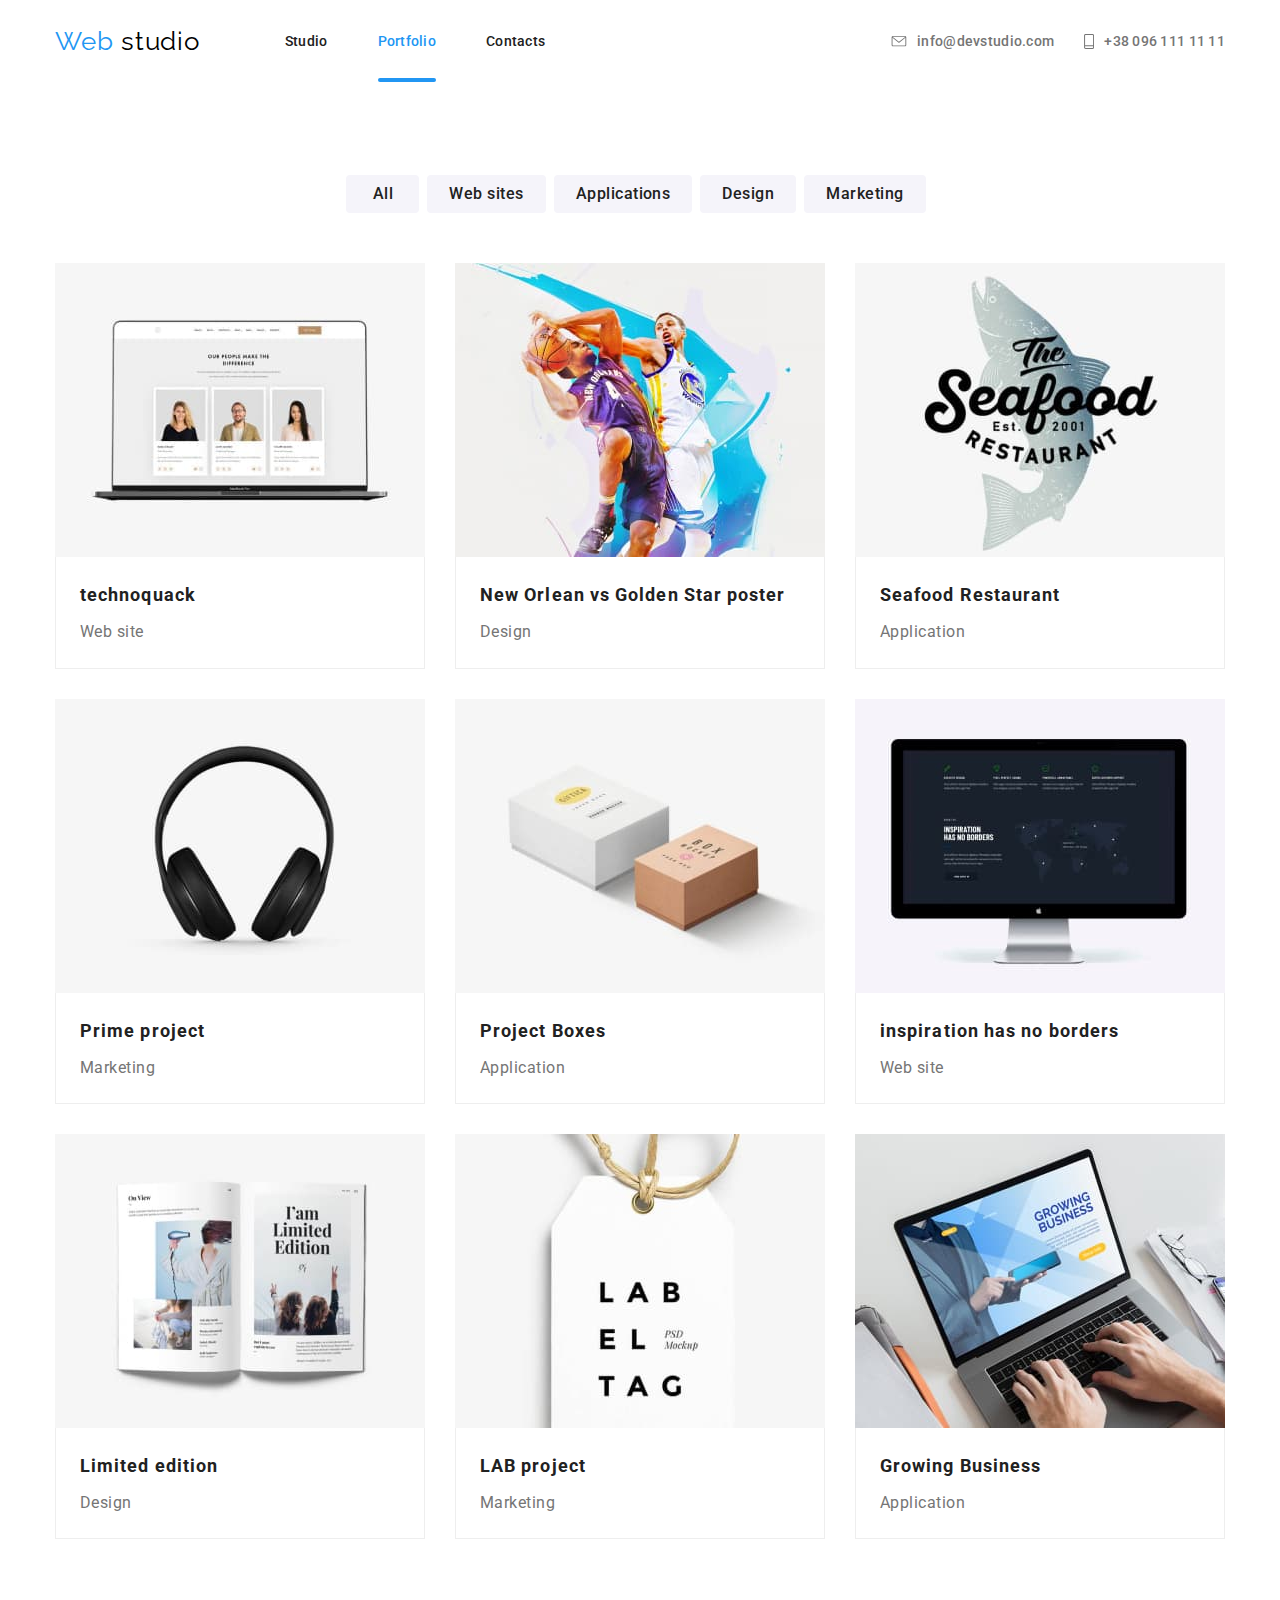
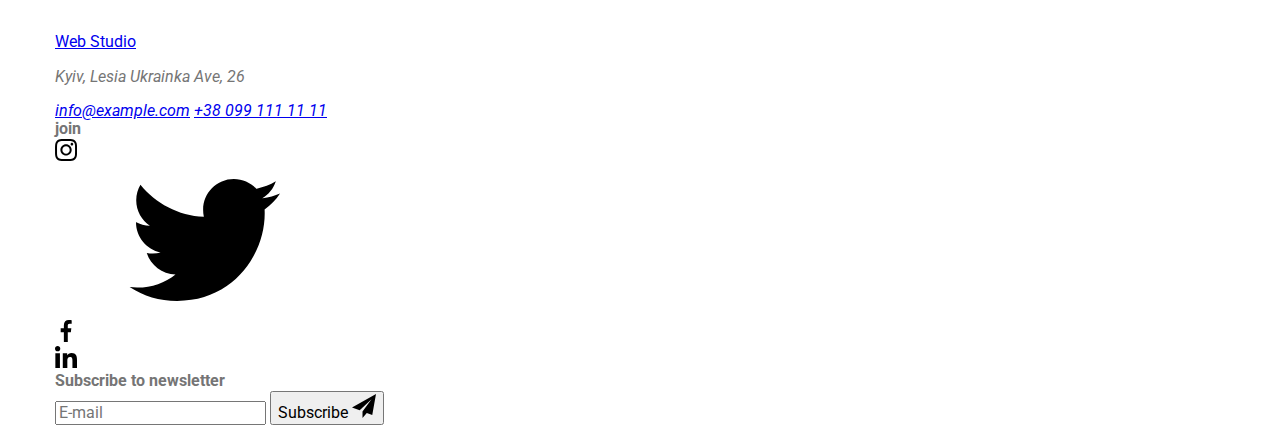
==== Portfolio.html @ 63afaed3 "Androsenko Artem" ====
<!DOCTYPE html>
<html lang="en">
    <head>
        <meta charset="UTF-8">
        <meta http-equiv="X-UA-Compatible" content="IE=edge">
        <meta name="viewport" content="width=device-width, initial-scale=1.0">
        <title>Web studio</title>
        <link href="https://fonts.googleapis.com/css2?family=Raleway:wght@700&family=Roboto:wght@400;500;700;900&display=swap" rel="stylesheet">
        <link
          rel="stylesheet"
          href="https://cdnjs.cloudflare.com/ajax/libs/modern-normalize/0.6.0/modern-normalize.min.css">
    </head>
<body>
    <link rel="stylesheet" href="./css/main.css">
    <header class="background-header">
        <div class="container header-container">
            <div class="logo-focus">
                <a class="header__logo" href="/"> 
                    <span class="header__logotipe">Web</span> studio</a> 
                </div>
                <nav>
                    <ul class="site-nav">
                        <li >
                            <a href="./index.html" class="link link__padding" >Studio</a>
                        </li>
                        <li class="site-nav__line">
                            <a href="" class="link current link__padding" >Portfolio</a>
                            <div class="current-line-porfolio"></div>
                        </li>
                        <li >
                            <a href="#contacts" class="link link__padding" >Contacts</a>
                        </li>
                    </ul>
                </nav>
                <ul class="mail-list">
                    <li class="items">
                    </li>
                    <li class="item ">
                        <a class="mail-hover" href="mailto:info@devstudio.com">
                                <svg class="mail" width="16px" height="11px">
                                <use href="./images/sprite.svg#icon-mail"></use>
                                </svg>   
                        info@devstudio.com</a>
                    </li>
                    <li class="items tel-icon">
                    </li>
                    <li class="item "><a class="tel-hover" href="tel:+380961111111">
                        <svg class="telephone" width="10" height="15">
                            <use href="./images/sprite.svg#icon-telephone"></use>
                        </svg>
                        +38 096 111 11 11</a>
                    </li>
                </ul>
        </div>
         </header>

            <main>
                <div class="container">
                        <section class="background-color">
                                <h1 class="hide-title" >Title filter</h1>
                                    <ul class="filter">
                                        <li> <button class="filter__button" type="button">All</button></li>
                                        <li> <button class="filter__button" type="button">Web sites</button></li>
                                        <li> <button class="filter__button" type="button">Applications</button></li>
                                        <li> <button class="filter__button" type="button">Design</button></li>
                                        <li> <button class="filter__button marketing" type="button">Marketing</button></li>
                                    </ul>
                        </section>
                </div>
                    <section>
                        <div class="container filter-padding">
                            <h2 class="hide-title">catalog</h2>
                            <ul class="catalog">
                                    <li class="market-list"><a class="market__photo" href="">
                                        <div class="market__tehnoqack">
                                            <img src="./images.portfolio/img(1).jpg" width="370px" height="294px" alt="computer-1">
                                            <p class="market__info">Technocracker is a modern platform for the spread of coronavirus. Companies use this platform for digital espionage and attacks on competitors' secure servers.</p>
                                        </div>
                                            <div class="market__item">
                                                <h3 class="market__title">technoquack</h3>
                                                <p class="market__subtitle">Web site</p>
                                               
                                            </div>
                                        </a>
                                     </li>      
                                <li class="market-list"><a class="market__photo" href="">
                                    <div class="market__tehnoqack">
                                        <img src="./images.portfolio/img(2).jpg" width="370px" height="294px" alt="basketball">
                                        <p class="market__info">Technocracker is a modern platform for the spread of coronavirus. Companies use this platform for digital espionage and attacks on competitors' secure servers.</p>
                                    </div>
                                   <div class="market__item">
                                    <h3 class="market__title">New Orlean vs Golden Star poster</h3>
                                    <p class="market__subtitle">Design</p>
                                    
                                    </div>
                                    </a>
                                 </li>
                                <li class="market-list"><a class="market__photo" href="">
                                    <div class="market__tehnoqack">
                                        <img src="./images.portfolio/img(3).jpg" width="370px" height="294px" alt="fish">
                                        <p class="market__info">Technocracker is a modern platform for the spread of coronavirus. Companies use this platform for digital espionage and attacks on competitors' secure servers.</p>
                                    </div>
                                   <div class="market__item">
                                    <h3 class="market__title">Seafood Restaurant</h3>
                                    <p class="market__subtitle">Application</p>
                                    
                                    </div>
                                    </a>
                                 </li>
                                <li class="market-list"><a class="market__photo" href="">
                                    <div class="market__tehnoqack">
                                        <img src="./images.portfolio/img(4).jpg" width="370px" height="294px" alt="headphone">
                                        <p class="market__info">Technocracker is a modern platform for the spread of coronavirus. Companies use this platform for digital espionage and attacks on competitors' secure servers.</p>
                                    </div>
                                    <div class="market__item">
                                    <h3 class="market__title">Prime project</h3>
                                    <p class="market__subtitle">Marketing</p>
                                   
                                    </div>
                                    </a>
                                 </li>
                                <li class="market-list"><a class="market__photo" href="">
                                    <div class="market__tehnoqack">
                                        <img src="./images.portfolio/img(5).jpg" width="370px" height="294px" alt="boxes">
                                        <p class="market__info">Technocracker is a modern platform for the spread of coronavirus. Companies use this platform for digital espionage and attacks on competitors' secure servers.</p>
                                    </div>
                                    <div class="market__item">
                                        <h3 class="market__title">Project Boxes</h3>
                                        <p class="market__subtitle">Application</p>
                                       
                                    </div>
                                    </a>
                                 </li>
                                <li class="market-list"><a class="market__photo" href="">
                                    <div class="market__tehnoqack">
                                        <img src="./images.portfolio/img(6).jpg" width="370px" height="294px" alt="computer-2">
                                        <p class="market__info">Technocracker is a modern platform for the spread of coronavirus. Companies use this platform for digital espionage and attacks on competitors' secure servers.</p>
                                    </div>
                                     <div class="market__item">
                                        <h3 class="market__title">inspiration has no borders</h3>
                                        <p class="market__subtitle">Web site</p>
                                        
                                    </div>
                                    </a>
                                 </li>
                                <li class="market-list"><a class="market__photo" href="">
                                    <div class="market__tehnoqack">
                                        <img src="./images.portfolio/img(7).jpg" width="370px" height="294px" alt="boock">
                                        <p class="market__info">Technocracker is a modern platform for the spread of coronavirus. Companies use this platform for digital espionage and attacks on competitors' secure servers.</p>
                                    </div>
                                    <div class="market__item">
                                        <h3 class="market__title">Limited edition</h3>
                                        <p class="market__subtitle">Design</p>
                                        
                                    </div>
                                    </a>
                                 </li>
                                <li class="market-list"><a class="market__photo" href="">
                                    <div class="market__tehnoqack">
                                        <img src="./images.portfolio/img(8).jpg" width="370px" height="294px" alt="proect">
                                        <p class="market__info">Technocracker is a modern platform for the spread of coronavirus. Companies use this platform for digital espionage and attacks on competitors' secure servers.</p>
                                    </div>
                                    <div class="market__item">
                                        <h3 class="market__title">LAB project</h3>
                                        <p class="market__subtitle">Marketing</p>
                                        
                                    </div>
                                    </a>
                                 </li>
                                <li class="market-list"><a class="market__photo" href="">
                                    <div class="market__tehnoqack">
                                        <img src="./images.portfolio/img(9).jpg" width="370px" height="294px" alt="computer-3">
                                        <p class="market__info">Technocracker is a modern platform for the spread of coronavirus. Companies use this platform for digital espionage and attacks on competitors' secure servers.</p>
                                    </div>
                                    <div class="market__item">
                                        <h3 class="market__title">Growing Business</h3>
                                        <p class="market__subtitle">Application</p>
                                       
                                    </div>
                                    </a>
                                 </li>
                            </ul>
                        </div>
                    </section>
            </main>
        <div class="">
            <footer id="contacts" class="background-footer">
                <div class="container">
                    <div class="footer-flex width-footer">
                        <div class="adress-footer">
                            <a class="logo-footer" href="/">
                                <span class="logo-white">Web</span> Studio</a> 
                            <address>
                                <p class="biography">Kyiv, Lesia Ukrainka Ave, 26</p>
                                <a class="mail-footer" href="mailto:info@example.com">info@example.com</a>
                                <a class="tel-footer" href="tel:+380991111111">+38 099 111 11 11</a>
                            </address>
                        </div>
                        <div class="join-container">
                            <b class="join-and-subscribe">join</b>
                            <ul class="social-list">
                                <li class="social-list__footer">
                                    <a class="social-list__footer" href="#">
                                        <svg class="social-list__svg" width="22" height="22">
                                            <use href="./images/sprite.svg#icon-instargam"></use>
                                        </svg>
                                    </a>
                                </li>
                                <li class="social-list__footer">
                                    <a class="social-list__footer" href="#">
                                        <svg class="social-list__svg">
                                            <use href="./images/sprite.svg#icon-twitter"></use>
                                        </svg>
                                    </a>
                                </li>
                                <li class="social-list__footer">
                                    <a class="social-list__footer" href="#">
                                        <svg class="social-list__svg" width="22" height="22">
                                            <use href="./images/sprite.svg#icon-facebook"></use>
                                        </svg>
                                    </a>
                                </li>
                                <li class="social-list__footer">
                                    <a class="social-list__footer" href="#">
                                        <svg class="social-list__svg" width="22" height="22">
                                            <use href="./images/sprite.svg#icon-in"></use>
                                        </svg>
                                    </a>
                                </li>
                            </ul>
                        </div>
                       <div class="subscribe-conteiner">
                        <b class="join-and-subscribe">Subscribe to newsletter</b>
                        <form action="">
                            <div class="button-flex">
                                <input class="email-footer-button" type="text" placeholder="E-mail">
                                <button type="submit" class="button-subscribe">
                                Subscribe
                                <svg class="telegram-icon" width="24" height="24">
                                    <use href="./images/sprite.svg#icon-telegram-icon"></use>
                                </svg></button>
                            </div>
                        </form>
                       </div>
                    </div>   
                </div> 
            </footer>
        </div>    
</body>
</html>
---- css/main.css ----
html {
  scroll-behavior: smooth;
}

body {
  color: #757575;
  background-color: #ffffff;
  font-family: Roboto, sans-serif;
  padding-top: 82.2px;
}

button {
  cursor: pointer;
  -webkit-transition: color 250ms cubic-bezier(0.4, 0, 0.2, 1);
  transition: color 250ms cubic-bezier(0.4, 0, 0.2, 1);
}

img {
  display: block;
  max-width: 100%;
  height: auto;
}

a {
  -webkit-transition: color 250ms cubic-bezier(0.4, 0, 0.2, 1);
  transition: color 250ms cubic-bezier(0.4, 0, 0.2, 1);
}

ul {
  list-style: none;
  padding: 0;
  margin-top: 0;
  margin-bottom: 0;
}

.container {
  width: 1200px;
  margin-left: auto;
  margin-right: auto;
  padding-left: 15px;
  padding-right: 15px;
}

.hide-title {
  position: absolute;
  width: 1px;
  height: 1px;
  margin: -1px;
  border: 0px;
  padding: 0px;
  clip: rect(0 0 0 0);
  overflow: hidden;
}

.header {
  color: #212121;
  font-size: 36px;
  line-height: 1.2;
  text-align: center;
  letter-spacing: 0.03em;
  margin: 0;
  padding: 0;
  margin-bottom: 50px;
}

@media screen and (max-width: 480px) {
  body {
    padding-top: 60px;
  }
}
.background-header {
  background-color: #ffffff;
  position: fixed;
  width: 100%;
  top: 0;
  z-index: 1;
}
@media screen and (max-width: 480px) {
  .background-header {
    width: 480px;
  }
}
@media screen and (min-width: 768px) and (max-width: 1199px) {
  .background-header {
    width: 768px;
  }
}
@media screen and (max-width: 480px) {
  .header-container {
    width: 480px;
    padding-top: 16px;
    padding-bottom: 16px;
  }
}
@media screen and (min-width: 768px) and (max-width: 1199px) {
  .header-container {
    width: 768px;
  }
}
@media screen and (min-width: 768px) {
  .header-container {
    display: -webkit-box;
    display: -ms-flexbox;
    display: flex;
    -webkit-box-align: center;
        -ms-flex-align: center;
            align-items: center;
  }
}
@media screen and (min-width: 1200px) {
  .header-container {
    width: 1200px;
    -webkit-box-pack: center;
        -ms-flex-pack: center;
            justify-content: center;
  }
}

.header__logo {
  color: #000000;
  font-family: Raleway;
  font-size: 26px;
  line-height: 1.2;
  letter-spacing: 0.03em;
  text-decoration: none;
}
@media screen and (max-width: 480px) {
  .header__logo {
    width: 480px;
  }
}
@media screen and (min-width: 768px) and (max-width: 1199px) {
  .header__logo {
    width: 768px;
  }
}
@media screen and (min-width: 1200px) {
  .header__logo {
    padding-top: 24px;
    padding-bottom: 25px;
  }
}

.header__logotipe {
  color: #2196F3;
}

.header__logo:hover {
  color: #2196F3;
}

/* logo */
@media screen and (max-width: 480px) {
  .site-nav {
    width: 480px;
    display: none;
  }
}
@media screen and (min-width: 768px) and (max-width: 1199px) {
  .site-nav {
    width: 768px;
  }
}
@media screen and (min-width: 1200px) {
  .site-nav {
    display: -webkit-box;
    display: -ms-flexbox;
    display: flex;
    margin-left: 85px;
  }
}
.site-nav li:not(:last-child) {
  margin-right: 50px;
}
@media screen and (max-width: 480px) {
  .site-nav .link {
    width: 480px;
  }
}
@media screen and (min-width: 768px) and (max-width: 1199px) {
  .site-nav .link {
    width: 768px;
  }
}
@media screen and (min-width: 1200px) {
  .site-nav .link {
    color: #212121;
    text-decoration: none;
    font-weight: 500;
    font-size: 14px;
    line-height: 1.3;
    letter-spacing: 0.02em;
  }
  .site-nav .link:hover, .site-nav .link:focus {
    color: #2196F3;
  }
}

.link__padding {
  display: block;
}
@media screen and (max-width: 480px) {
  .link__padding {
    width: 480px;
  }
}
@media screen and (min-width: 768px) and (max-width: 1199px) {
  .link__padding {
    width: 768px;
  }
}
@media screen and (min-width: 1200px) {
  .link__padding {
    padding: 32px 0px;
  }
}

@media screen and (max-width: 480px) {
  .site-nav__line {
    width: 480px;
  }
}
@media screen and (min-width: 768px) and (max-width: 1199px) {
  .site-nav__line {
    width: 768px;
  }
}
@media screen and (min-width: 1200px) {
  .site-nav__line {
    position: relative;
  }
  .site-nav__line .link.current {
    color: #2196F3;
  }
}

@media screen and (max-width: 480px) {
  .current::after {
    width: 480px;
    display: none;
  }
}
@media screen and (min-width: 768px) and (max-width: 1199px) {
  .current::after {
    width: 768px;
  }
}
@media screen and (min-width: 1200px) {
  .current::after {
    content: "";
    position: absolute;
    left: 0;
    height: 4px;
    width: 100%;
    background-color: #2196F3;
    bottom: 0;
    border-radius: 4px;
  }
}

@media screen and (max-width: 480px) {
  .mail-list {
    width: 480px;
    display: none;
  }
}
@media screen and (min-width: 768px) and (max-width: 1199px) {
  .mail-list {
    width: 768px;
  }
}
@media screen and (min-width: 1200px) {
  .mail-list {
    display: -webkit-box;
    display: -ms-flexbox;
    display: flex;
    margin-left: auto;
  }
}

@media screen and (max-width: 480px) {
  .mail-hover {
    width: 480px;
  }
}
@media screen and (min-width: 768px) and (max-width: 1199px) {
  .mail-hover {
    width: 768px;
  }
}
@media screen and (min-width: 1200px) {
  .mail-hover {
    display: -webkit-box;
    display: -ms-flexbox;
    display: flex;
    -webkit-box-align: center;
        -ms-flex-align: center;
            align-items: center;
    color: #757575;
    text-decoration: none;
    font-weight: 500;
    font-size: 14px;
    line-height: 1.3;
    letter-spacing: 0.02em;
  }
  .mail-hover .mail {
    fill: #757575;
    cursor: pointer;
    margin-right: 10px;
    -webkit-transition: fill 250ms cubic-bezier(0.4, 0, 0.2, 1);
    transition: fill 250ms cubic-bezier(0.4, 0, 0.2, 1);
  }
  .mail-hover:hover, .mail-hover:focus {
    color: #2196F3;
  }
  .mail-hover:hover svg, .mail-hover:focus svg {
    fill: #2196F3;
  }
}

@media screen and (max-width: 480px) {
  .tel-hover {
    width: 480px;
  }
}
@media screen and (min-width: 768px) and (max-width: 1199px) {
  .tel-hover {
    width: 768px;
  }
}
@media screen and (min-width: 1200px) {
  .tel-hover {
    color: #757575;
    display: -webkit-box;
    display: -ms-flexbox;
    display: flex;
    -webkit-box-align: center;
        -ms-flex-align: center;
            align-items: center;
    text-decoration: none;
    font-weight: 500;
    font-size: 14px;
    line-height: 1.3;
    letter-spacing: 0.02em;
    margin-left: 30px;
  }
  .tel-hover .telephone {
    margin-right: 10px;
    fill: #757575;
    -webkit-transition: fill 250ms cubic-bezier(0.4, 0, 0.2, 1);
    transition: fill 250ms cubic-bezier(0.4, 0, 0.2, 1);
  }
  .tel-hover:hover, .tel-hover:focus {
    color: #2196F3;
  }
  .tel-hover:hover .telephone, .tel-hover:focus .telephone {
    fill: #2196F3;
    -webkit-transition: fill 250ms cubic-bezier(0.4, 0, 0.2, 1);
    transition: fill 250ms cubic-bezier(0.4, 0, 0.2, 1);
  }
}

.background-color {
  padding-top: 93px;
  width: 1170px;
}

.filter {
  display: -webkit-box;
  display: -ms-flexbox;
  display: flex;
  -webkit-box-pack: center;
      -ms-flex-pack: center;
          justify-content: center;
}
.filter li {
  margin-right: 8px;
}

.marketing {
  margin: 0;
}

.filter__button {
  color: #212121;
  background-color: #F5F4FA;
  border: none;
  border-radius: 4px;
  font-weight: 500;
  font-size: 16px;
  line-height: 26px;
  text-align: center;
  letter-spacing: 0.03em;
  display: inline-block;
  padding: 6px 22px;
  min-width: 73px;
  -webkit-transition: background-color 250ms cubic-bezier(0.4, 0, 0.2, 1), color 250ms cubic-bezier(0.4, 0, 0.2, 1), -webkit-box-shadow 250ms cubic-bezier(0.4, 0, 0.2, 1);
  transition: background-color 250ms cubic-bezier(0.4, 0, 0.2, 1), color 250ms cubic-bezier(0.4, 0, 0.2, 1), -webkit-box-shadow 250ms cubic-bezier(0.4, 0, 0.2, 1);
  transition: background-color 250ms cubic-bezier(0.4, 0, 0.2, 1), color 250ms cubic-bezier(0.4, 0, 0.2, 1), box-shadow 250ms cubic-bezier(0.4, 0, 0.2, 1);
  transition: background-color 250ms cubic-bezier(0.4, 0, 0.2, 1), color 250ms cubic-bezier(0.4, 0, 0.2, 1), box-shadow 250ms cubic-bezier(0.4, 0, 0.2, 1), -webkit-box-shadow 250ms cubic-bezier(0.4, 0, 0.2, 1);
}
.filter__button:hover, .filter__button:focus {
  color: white;
  background-color: #2196F3;
  -webkit-box-shadow: 0px 3px 1px rgba(0, 0, 0, 0.1), 0px 1px 2px rgba(0, 0, 0, 0.08), 0px 2px 2px rgba(0, 0, 0, 0.12);
          box-shadow: 0px 3px 1px rgba(0, 0, 0, 0.1), 0px 1px 2px rgba(0, 0, 0, 0.08), 0px 2px 2px rgba(0, 0, 0, 0.12);
}

.filter-padding {
  padding-top: 50px;
}

.catalog {
  display: -webkit-box;
  display: -ms-flexbox;
  display: flex;
  -ms-flex-wrap: wrap;
      flex-wrap: wrap;
  text-align: center;
  margin-left: auto;
  margin-right: auto;
  -webkit-box-pack: center;
      -ms-flex-pack: center;
          justify-content: center;
  padding-bottom: 94px;
}

.market-list {
  margin-right: 30px;
  margin-bottom: 30px;
  width: calc((100% - 60px) / 3);
  -webkit-transition: -webkit-box-shadow 250ms cubic-bezier(0.4, 0, 0.2, 1);
  transition: -webkit-box-shadow 250ms cubic-bezier(0.4, 0, 0.2, 1);
  transition: box-shadow 250ms cubic-bezier(0.4, 0, 0.2, 1);
  transition: box-shadow 250ms cubic-bezier(0.4, 0, 0.2, 1), -webkit-box-shadow 250ms cubic-bezier(0.4, 0, 0.2, 1);
}
.market-list:hover, .market-list:focus {
  -webkit-box-shadow: 1px 4px 6px 0px rgba(0, 0, 0, 0.1607843137), 0px 4px 4px 0px rgba(0, 0, 0, 0.0588235294), 0px 1px 1px 0px rgba(0, 0, 0, 0.1215686275);
          box-shadow: 1px 4px 6px 0px rgba(0, 0, 0, 0.1607843137), 0px 4px 4px 0px rgba(0, 0, 0, 0.0588235294), 0px 1px 1px 0px rgba(0, 0, 0, 0.1215686275);
}

.market-list:nth-child(3n) {
  margin-right: 0px;
}

.market-list:nth-last-child(-n+3) {
  margin-bottom: 0;
}

.market__photo {
  text-decoration: none;
}
.market__photo:hover .market__info, .market__photo:focus .market__info {
  -webkit-transform: translateY(0);
          transform: translateY(0);
  -webkit-transition: -webkit-transform 250ms cubic-bezier(0.4, 0, 0.2, 1);
  transition: -webkit-transform 250ms cubic-bezier(0.4, 0, 0.2, 1);
  transition: transform 250ms cubic-bezier(0.4, 0, 0.2, 1);
  transition: transform 250ms cubic-bezier(0.4, 0, 0.2, 1), -webkit-transform 250ms cubic-bezier(0.4, 0, 0.2, 1);
}

.market__tehnoqack {
  position: relative;
  overflow: hidden;
}

.market__info {
  position: absolute;
  height: 100%;
  color: #ffffff;
  background: rgba(33, 150, 243, 0.9);
  -webkit-box-align: center;
      -ms-flex-align: center;
          align-items: center;
  top: 0;
  left: 0;
  font-size: 18px;
  margin: auto;
  line-height: 28px;
  letter-spacing: 0.03em;
  display: -webkit-box;
  display: -ms-flexbox;
  display: flex;
  padding: 0px 24px;
  -webkit-transform: translateY(101%);
          transform: translateY(101%);
}

.market__item {
  background-color: #FFFFFF;
  border-left: 1px solid #EEEEEE;
  border-right: 1px solid #EEEEEE;
  border-bottom: 1px solid #EEEEEE;
  padding: 20px 24px;
}

.market__title {
  color: #212121;
  font-size: 18px;
  margin: 0;
  line-height: 2;
  letter-spacing: 0.06em;
  margin-bottom: 4px;
  display: -webkit-box;
  display: -ms-flexbox;
  display: flex;
}

.market__subtitle {
  color: #757575;
  font-size: 16px;
  margin: 0;
  line-height: 1.9;
  letter-spacing: 0.03em;
  display: -webkit-box;
  display: -ms-flexbox;
  display: flex;
}/*# sourceMappingURL=main.css.map */
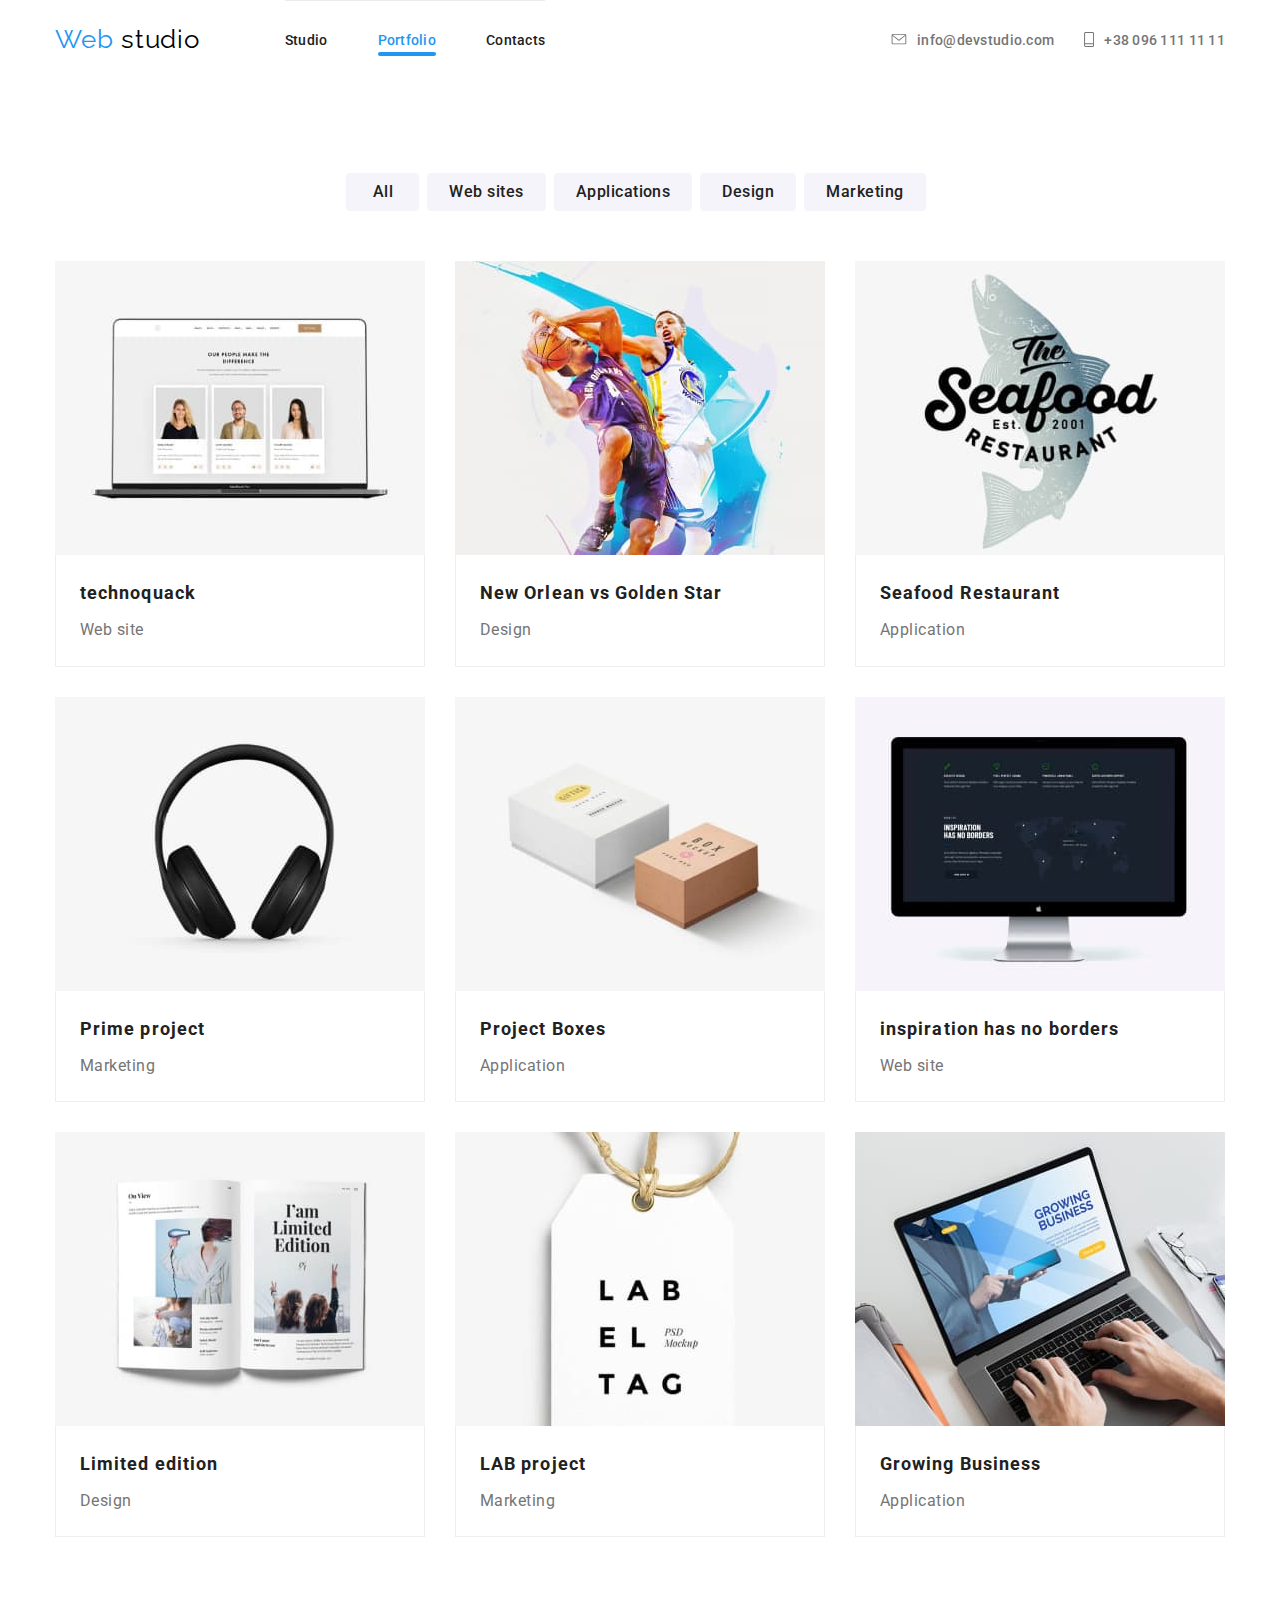
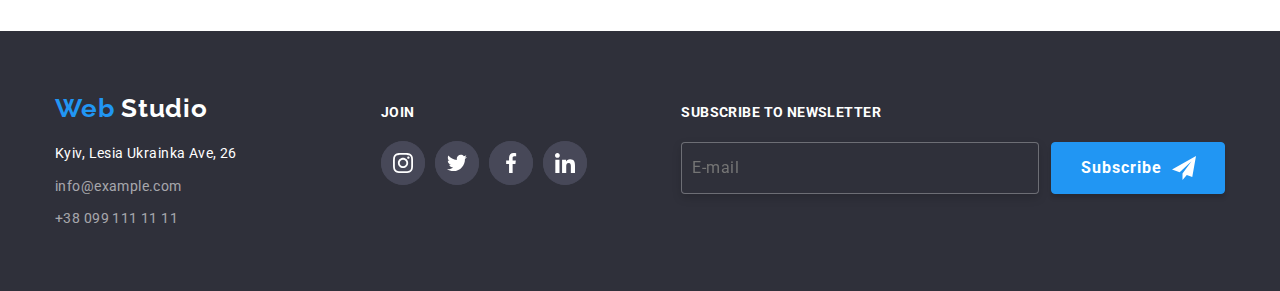
==== commit ca930bd1: "Androsenko Artem" ====
--- a/Portfolio.html
+++ b/Portfolio.html
@@ -14,45 +14,48 @@
     <link rel="stylesheet" href="./css/main.css">
     <header class="background-header">
         <div class="container header-container">
-            <div class="logo-focus">
-                <a class="header__logo" href="/"> 
-                    <span class="header__logotipe">Web</span> studio</a> 
-                </div>
-                <nav>
-                    <ul class="site-nav">
-                        <li >
-                            <a href="./index.html" class="link link__padding" >Studio</a>
-                        </li>
-                        <li class="site-nav__line">
-                            <a href="" class="link current link__padding" >Portfolio</a>
-                            <div class="current-line-porfolio"></div>
-                        </li>
-                        <li >
-                            <a href="#contacts" class="link link__padding" >Contacts</a>
-                        </li>
-                    </ul>
+            <a class="header__logo" href="https://www.meme-arsenal.com/memes/feaff98f2c4a4679c9ccecb33b327ff6.jpg"> 
+                <span class="header__logotipe">Web</span> studio</a> 
+                <div class="drop-menu">
+                    <button type="button" class="modal-nav "data-menu-button>
+                        <svg class="modal-nav__menu">
+                            <use href="./images/sprite.svg#icon-cross" class="modal-nav__close"></use>
+                            <use href="./images/sprite.svg#icon-menu"  class="modal-nav__icon"></use>
+                        </svg>
+                    </button>
+                <div class="menu-container" data-menu>
+                    <nav>
+                        <ul class="site-nav">
+                            <li class="site-nav__line">
+                                <a href="./index.html" class="link " >Studio</a>
+                            </li>
+                            <li class="site-nav__item site-nav__line">
+                                <a href="" class="link current site-nav__padding" >Portfolio</a>
+                            </li>
+                            <li class="site-nav__item">
+                                <a href="#contacts" class="link" >Contacts</a>
+                            </li>
+                        </ul>
                 </nav>
                 <ul class="mail-list">
-                    <li class="items">
-                    </li>
-                    <li class="item ">
+                    <li>
                         <a class="mail-hover" href="mailto:info@devstudio.com">
                                 <svg class="mail" width="16px" height="11px">
                                 <use href="./images/sprite.svg#icon-mail"></use>
                                 </svg>   
                         info@devstudio.com</a>
                     </li>
-                    <li class="items tel-icon">
-                    </li>
-                    <li class="item "><a class="tel-hover" href="tel:+380961111111">
+                    <li><a class="tel-hover" href="tel:+380961111111">
                         <svg class="telephone" width="10" height="15">
                             <use href="./images/sprite.svg#icon-telephone"></use>
                         </svg>
                         +38 096 111 11 11</a>
                     </li>
                 </ul>
+                </div>
+            </div>
         </div>
-         </header>
+     </header>
 
             <main>
                 <div class="container">
@@ -89,7 +92,7 @@
                                         <p class="market__info">Technocracker is a modern platform for the spread of coronavirus. Companies use this platform for digital espionage and attacks on competitors' secure servers.</p>
                                     </div>
                                    <div class="market__item">
-                                    <h3 class="market__title">New Orlean vs Golden Star poster</h3>
+                                    <h3 class="market__title">New Orlean vs Golden Star</h3>
                                     <p class="market__subtitle">Design</p>
                                     
                                     </div>
@@ -245,6 +248,7 @@
                     </div>   
                 </div> 
             </footer>
-        </div>    
+        </div>  
+        <script src="./mobile-menu.js"></script>  
 </body>
 </html> --- a/css/main.css
+++ b/css/main.css
@@ -6,7 +6,7 @@
   color: #757575;
   background-color: #ffffff;
   font-family: Roboto, sans-serif;
-  padding-top: 82.2px;
+  padding-top: 80.19px;
 }
 
 button {
@@ -34,11 +34,25 @@
 }
 
 .container {
-  width: 1200px;
   margin-left: auto;
   margin-right: auto;
   padding-left: 15px;
   padding-right: 15px;
+}
+@media screen and (min-width: 480px) {
+  .container {
+    width: 480px;
+  }
+}
+@media screen and (min-width: 768px) {
+  .container {
+    width: 768px;
+  }
+}
+@media screen and (min-width: 1200px) {
+  .container {
+    width: 1200px;
+  }
 }
 
 .hide-title {
@@ -63,11 +77,12 @@
   margin-bottom: 50px;
 }
 
-@media screen and (max-width: 480px) {
+@media screen and (max-width: 768px) {
   body {
     padding-top: 60px;
   }
 }
+
 .background-header {
   background-color: #ffffff;
   position: fixed;
@@ -75,44 +90,24 @@
   top: 0;
   z-index: 1;
 }
-@media screen and (max-width: 480px) {
-  .background-header {
-    width: 480px;
-  }
-}
-@media screen and (min-width: 768px) and (max-width: 1199px) {
-  .background-header {
-    width: 768px;
-  }
-}
-@media screen and (max-width: 480px) {
+
+.header-container {
+  display: -webkit-box;
+  display: -ms-flexbox;
+  display: flex;
+  -webkit-box-align: center;
+      -ms-flex-align: center;
+          align-items: center;
+  -webkit-box-pack: center;
+      -ms-flex-pack: center;
+          justify-content: center;
+}
+@media screen and (max-width: 768px) {
   .header-container {
-    width: 480px;
-    padding-top: 16px;
-    padding-bottom: 16px;
-  }
-}
-@media screen and (min-width: 768px) and (max-width: 1199px) {
-  .header-container {
-    width: 768px;
-  }
-}
-@media screen and (min-width: 768px) {
-  .header-container {
-    display: -webkit-box;
-    display: -ms-flexbox;
-    display: flex;
-    -webkit-box-align: center;
-        -ms-flex-align: center;
-            align-items: center;
-  }
-}
-@media screen and (min-width: 1200px) {
-  .header-container {
-    width: 1200px;
-    -webkit-box-pack: center;
-        -ms-flex-pack: center;
-            justify-content: center;
+    padding: 10px 15px;
+    -webkit-box-pack: justify;
+        -ms-flex-pack: justify;
+            justify-content: space-between;
   }
 }
 
@@ -124,246 +119,1540 @@
   letter-spacing: 0.03em;
   text-decoration: none;
 }
-@media screen and (max-width: 480px) {
-  .header__logo {
-    width: 480px;
-  }
-}
-@media screen and (min-width: 768px) and (max-width: 1199px) {
-  .header__logo {
-    width: 768px;
-  }
-}
-@media screen and (min-width: 1200px) {
-  .header__logo {
-    padding-top: 24px;
-    padding-bottom: 25px;
-  }
+.header__logo:hover {
+  color: #2196F3;
 }
 
 .header__logotipe {
   color: #2196F3;
 }
 
-.header__logo:hover {
-  color: #2196F3;
-}
-
 /* logo */
-@media screen and (max-width: 480px) {
-  .site-nav {
-    width: 480px;
-    display: none;
-  }
-}
-@media screen and (min-width: 768px) and (max-width: 1199px) {
-  .site-nav {
-    width: 768px;
-  }
-}
-@media screen and (min-width: 1200px) {
-  .site-nav {
-    display: -webkit-box;
-    display: -ms-flexbox;
-    display: flex;
-    margin-left: 85px;
-  }
+.site-nav {
+  border-top: 1px solid rgb(236, 236, 236);
+  display: -webkit-box;
+  display: -ms-flexbox;
+  display: flex;
+  margin-left: 85px;
 }
 .site-nav li:not(:last-child) {
   margin-right: 50px;
 }
-@media screen and (max-width: 480px) {
-  .site-nav .link {
-    width: 480px;
-  }
-}
-@media screen and (min-width: 768px) and (max-width: 1199px) {
-  .site-nav .link {
-    width: 768px;
-  }
-}
-@media screen and (min-width: 1200px) {
-  .site-nav .link {
-    color: #212121;
-    text-decoration: none;
-    font-weight: 500;
-    font-size: 14px;
-    line-height: 1.3;
+@media screen and (max-width: 768px) {
+  .site-nav {
+    padding: 60px 0px;
+    display: block;
+    text-align: center;
+    margin-left: 0px;
+  }
+  .site-nav li:not(:last-child) {
+    margin-right: 0px;
+  }
+}
+
+.link {
+  color: #212121;
+  text-decoration: none;
+  font-weight: 500;
+  font-size: 14px;
+  line-height: 1.3;
+  letter-spacing: 0.02em;
+}
+@media screen and (max-width: 768px) {
+  .link {
+    display: inline-block;
+    font-size: 18px;
+    line-height: 1.2;
     letter-spacing: 0.02em;
   }
-  .site-nav .link:hover, .site-nav .link:focus {
-    color: #2196F3;
-  }
-}
-
-.link__padding {
+}
+.link:hover, .link:focus {
+  color: #2196F3;
+}
+
+.site-nav__line {
+  position: relative;
+}
+@media screen and (min-width: 768px) {
+  .site-nav__line {
+    padding: 30px 0px;
+  }
+}
+.site-nav__line .link.current {
+  padding-bottom: 8px;
+  position: relative;
+  color: #2196F3;
+}
+
+@media screen and (min-width: 768px) {
+  .site-nav__item {
+    padding: 30px 0px;
+  }
+}
+@media screen and (max-width: 768px) {
+  .site-nav__item {
+    margin-top: 40px;
+  }
+}
+
+.current::after {
+  content: "";
+  position: absolute;
+  left: 0;
+  height: 4px;
+  width: 100%;
+  background-color: #2196F3;
+  bottom: 0;
+  border-radius: 4px;
+}
+
+.mail-list {
+  display: -webkit-box;
+  display: -ms-flexbox;
+  display: flex;
+  margin-left: auto;
+}
+@media screen and (min-width: 768px) and (max-width: 1200px) {
+  .mail-list {
+    display: block;
+  }
+}
+@media screen and (max-width: 768px) {
+  .mail-list {
+    display: block;
+    padding-bottom: 60px;
+  }
+}
+
+.mail-hover {
+  display: -webkit-box;
+  display: -ms-flexbox;
+  display: flex;
+  -webkit-box-align: center;
+      -ms-flex-align: center;
+          align-items: center;
+  color: #757575;
+  text-decoration: none;
+  font-weight: 500;
+  font-size: 14px;
+  line-height: 1.3;
+  letter-spacing: 0.02em;
+}
+@media screen and (max-width: 768px) {
+  .mail-hover {
+    -webkit-box-pack: center;
+        -ms-flex-pack: center;
+            justify-content: center;
+    font-size: 18px;
+    line-height: 1.2;
+    letter-spacing: 0.02em;
+  }
+}
+.mail-hover .mail {
+  fill: #757575;
+  cursor: pointer;
+  margin-right: 10px;
+  -webkit-transition: fill 250ms cubic-bezier(0.4, 0, 0.2, 1);
+  transition: fill 250ms cubic-bezier(0.4, 0, 0.2, 1);
+}
+.mail-hover:hover, .mail-hover:focus {
+  color: #2196F3;
+}
+.mail-hover:hover svg, .mail-hover:focus svg {
+  fill: #2196F3;
+}
+
+.tel-hover {
+  color: #757575;
+  display: -webkit-box;
+  display: -ms-flexbox;
+  display: flex;
+  -webkit-box-align: center;
+      -ms-flex-align: center;
+          align-items: center;
+  text-decoration: none;
+  font-weight: 500;
+  font-size: 14px;
+  line-height: 1.3;
+  letter-spacing: 0.02em;
+  margin-left: 30px;
+}
+@media screen and (max-width: 768px) {
+  .tel-hover {
+    font-size: 18px;
+    line-height: 1.2;
+    letter-spacing: 0.02em;
+    margin-left: 0;
+    margin-top: 10px;
+    -webkit-box-pack: center;
+        -ms-flex-pack: center;
+            justify-content: center;
+  }
+}
+@media screen and (min-width: 768px) and (max-width: 1200px) {
+  .tel-hover {
+    margin-left: 0;
+    margin-top: 10px;
+  }
+}
+.tel-hover .telephone {
+  margin-right: 10px;
+  fill: #757575;
+  -webkit-transition: fill 250ms cubic-bezier(0.4, 0, 0.2, 1);
+  transition: fill 250ms cubic-bezier(0.4, 0, 0.2, 1);
+}
+.tel-hover:hover, .tel-hover:focus {
+  color: #2196F3;
+}
+.tel-hover:hover .telephone, .tel-hover:focus .telephone {
+  fill: #2196F3;
+  -webkit-transition: fill 250ms cubic-bezier(0.4, 0, 0.2, 1);
+  transition: fill 250ms cubic-bezier(0.4, 0, 0.2, 1);
+}
+
+@media screen and (max-width: 768px) {
+  .hero {
+    margin-left: auto;
+    margin-right: auto;
+  }
+}
+@media screen and (min-width: 768px) and (max-width: 1200px) {
+  .hero {
+    margin-left: auto;
+    margin-right: auto;
+  }
+}
+
+.hero__background {
+  text-align: center;
+  padding-top: 200px;
+  padding-bottom: 200px;
+  max-height: 100%;
+  margin-left: auto;
+  margin-right: auto;
+  background-image: -webkit-gradient(linear, left bottom, left top, from(rgba(47, 48, 58, 0.8)), to(rgba(47, 48, 58, 0.8))), url("../images/hero-background.jpg");
+  background-image: linear-gradient(0deg, rgba(47, 48, 58, 0.8), rgba(47, 48, 58, 0.8)), url("../images/hero-background.jpg");
+  background-repeat: no-repeat;
+  background-position: center;
+}
+@media screen and (min-widht: 1200px) {
+  .hero__background {
+    min-width: 1200px;
+  }
+}
+.hero__background .hero__title {
+  color: #ffffff;
+  width: 696px;
+  margin-top: 0;
+  margin-bottom: 30px;
+  font-weight: 900;
+  font-size: 44px;
+  line-height: 1.4;
+  letter-spacing: 0.06em;
+  text-transform: uppercase;
+  margin-left: auto;
+  margin-right: auto;
+}
+@media screen and (max-width: 350px) {
+  .hero__background .hero__title {
+    display: inline;
+  }
+}
+@media screen and (max-width: 1200px) {
+  .hero__background .hero__title {
+    max-width: 360px;
+    font-size: 26px;
+    font-weight: 900;
+    line-height: 1.6;
+    letter-spacing: 0.06em;
+  }
+}
+.hero__background .hero__button {
+  color: #ffffff;
+  margin-left: auto;
+  margin-right: auto;
+  padding: 10px 32px;
+  min-width: 136px;
+  text-align: center;
+  background-color: #2196F3;
+  -webkit-box-shadow: 0px 4px 4px rgba(0, 0, 0, 0.15);
+          box-shadow: 0px 4px 4px rgba(0, 0, 0, 0.15);
+  border: 1px solid #2196F3;
+  border-radius: 4px;
+  font-weight: 700;
+  font-size: 16px;
+  line-height: 1.9;
+  letter-spacing: 0.06em;
+}
+.hero__background .hero__button:hover, .hero__background .hero__button:focus {
+  color: rgba(225, 225, 225, 0.7);
+}
+
+.feather-list {
+  padding-top: 94px;
+  padding-bottom: 94px;
+  display: -webkit-box;
+  display: -ms-flexbox;
+  display: flex;
+  margin: 0;
+  -webkit-box-pack: center;
+      -ms-flex-pack: center;
+          justify-content: center;
+}
+@media screen and (max-width: 768px) {
+  .feather-list {
+    display: block;
+    padding: 60px 0px;
+  }
+}
+@media screen and (min-width: 768px) and (max-width: 1200px) {
+  .feather-list {
+    -ms-flex-wrap: wrap;
+        flex-wrap: wrap;
+    padding: 60px 0px;
+  }
+}
+
+.feather-item {
+  -webkit-box-pack: center;
+      -ms-flex-pack: center;
+          justify-content: center;
+  width: 100%;
+}
+@media screen and (min-width: 768px) and (max-width: 1200px) {
+  .feather-item {
+    width: 354px;
+  }
+}
+.feather-list .feather-item:not(:first-child) {
+  margin-left: 30px;
+}
+@media screen and (max-width: 768px) {
+  .feather-list .feather-item:not(:first-child) {
+    margin-left: 0px;
+    margin-top: 30px;
+  }
+}
+@media screen and (min-width: 768px) and (max-width: 1200px) {
+  .feather-list .feather-item:not(:first-child) {
+    margin: 0;
+  }
+}
+@media screen and (min-width: 768px) and (max-width: 1200px) {
+  .feather-list .feather-item:nth-child(2n) {
+    margin-left: 30px;
+  }
+}
+@media screen and (min-width: 768px) and (max-width: 1200px) {
+  .feather-list .feather-item:nth-child(-n+2) {
+    margin-bottom: 30px;
+  }
+}
+
+.feather-item__title {
+  color: #212121;
+  font-family: Roboto;
+  font-size: 14px;
+  line-height: 1.4;
+  letter-spacing: 0.03em;
+}
+
+.feather-item__background {
+  background-color: #F5F4FA;
+  width: 270px;
+  height: 120px;
+  display: -webkit-box;
+  display: -ms-flexbox;
+  display: flex;
+  -webkit-box-pack: center;
+      -ms-flex-pack: center;
+          justify-content: center;
+  -webkit-box-align: center;
+      -ms-flex-align: center;
+          align-items: center;
+}
+@media screen and (max-width: 768px) {
+  .feather-item__background {
+    width: 100%;
+  }
+}
+@media screen and (min-width: 768px) and (max-width: 1200px) {
+  .feather-item__background {
+    width: 354px;
+  }
+}
+
+.feather-item__subtitle {
+  font-size: 14px;
+  line-height: 1.7;
+  letter-spacing: 0.03em;
+  margin: 0;
+  padding: 0;
+}
+
+.margin-text {
+  padding-bottom: 94px;
+}
+
+.activity {
+  display: -webkit-box;
+  display: -ms-flexbox;
+  display: flex;
+  -webkit-box-pack: center;
+      -ms-flex-pack: center;
+          justify-content: center;
+}
+@media screen and (max-width: 768px) {
+  .activity {
+    display: none;
+  }
+}
+@media screen and (min-width: 768px) and (max-width: 1200px) {
+  .activity {
+    display: none;
+  }
+}
+
+@media screen and (max-width: 768px) {
+  .margin-text .header {
+    display: none;
+  }
+}
+@media screen and (min-width: 768px) and (max-width: 1200px) {
+  .margin-text .header {
+    display: none;
+  }
+}
+
+.activity .activity__img:not(:first-child) {
+  margin-left: 30px;
+  position: relative;
+}
+
+.text-position {
+  position: relative;
+}
+
+.activity__backgroound {
+  background: rgba(47, 48, 58, 0.8);
+  position: absolute;
+  bottom: 0;
+  width: 370px;
+  height: 70px;
+  display: -webkit-box;
+  display: -ms-flexbox;
+  display: flex;
+  -webkit-box-pack: center;
+      -ms-flex-pack: center;
+          justify-content: center;
+  -webkit-box-align: center;
+      -ms-flex-align: center;
+          align-items: center;
+}
+
+.activity__title {
+  color: #ffffff;
+  font-size: 14px;
+  line-height: 1.2;
+  letter-spacing: 0.03em;
+  text-transform: uppercase;
+  margin: 0;
+  padding: 0;
+}
+
+.bcg-color {
+  background-color: #F5F4FA;
+  padding-top: 94px;
+  padding-bottom: 94px;
+}
+@media screen and (max-width: 768px) {
+  .bcg-color {
+    padding: 60px 0px;
+  }
+}
+@media screen and (min-width: 768px) and (max-width: 1200px) {
+  .bcg-color {
+    padding: 60px 0px;
+  }
+}
+
+@media screen and (max-width: 768px) {
+  .bcg-color .header {
+    margin-bottom: 30px;
+  }
+}
+@media screen and (min-width: 768px) and (max-width: 1200px) {
+  .bcg-color .header {
+    margin-bottom: 30px;
+  }
+}
+
+.team-name {
+  display: -webkit-box;
+  display: -ms-flexbox;
+  display: flex;
+  -webkit-box-pack: center;
+      -ms-flex-pack: center;
+          justify-content: center;
+  position: relative;
+}
+@media screen and (max-width: 768px) {
+  .team-name {
+    -ms-flex-wrap: wrap;
+        flex-wrap: wrap;
+  }
+}
+@media screen and (min-width: 768px) and (max-width: 1200px) {
+  .team-name {
+    -ms-flex-wrap: wrap;
+        flex-wrap: wrap;
+  }
+}
+@media screen and (max-width: 768px) {
+  .team-name .team-item {
+    width: 450px;
+  }
+}
+@media screen and (min-width: 768px) and (max-width: 1200px) {
+  .team-name .team-item {
+    width: 354px;
+  }
+}
+.team-name .team-item:not(:first-child) {
+  margin-left: 30px;
+  -webkit-box-shadow: 0px 1px 3px rgba(0, 0, 0, 0.12), 0px 1px 1px rgba(0, 0, 0, 0.14), 0px 2px 1px rgba(0, 0, 0, 0.2);
+          box-shadow: 0px 1px 3px rgba(0, 0, 0, 0.12), 0px 1px 1px rgba(0, 0, 0, 0.14), 0px 2px 1px rgba(0, 0, 0, 0.2);
+}
+@media screen and (max-width: 768px) {
+  .team-name .team-item:not(:first-child) {
+    margin-left: 0px;
+    margin-top: 30px;
+  }
+}
+@media screen and (min-width: 768px) and (max-width: 1200px) {
+  .team-name .team-item:not(:first-child) {
+    margin-left: 0px;
+  }
+}
+@media screen and (min-width: 768px) and (max-width: 1200px) {
+  .team-name .team-item:nth-child(2n) {
+    margin-left: 30px;
+  }
+}
+@media screen and (min-width: 768px) and (max-width: 1200px) {
+  .team-name .team-item:nth-child(-n+2) {
+    margin-bottom: 30px;
+  }
+}
+
+@media screen and (max-width: 768px) {
+  .team-item img {
+    width: 450px;
+    height: 320px;
+    -o-object-fit: cover;
+       object-fit: cover;
+    -o-object-position: top;
+       object-position: top;
+  }
+}
+@media screen and (min-width: 768px) and (max-width: 1200px) {
+  .team-item img {
+    width: 354px;
+    height: 260px;
+    -o-object-fit: cover;
+       object-fit: cover;
+    -o-object-position: top;
+       object-position: top;
+  }
+}
+
+.team-background {
+  -webkit-box-shadow: 0px 1px 3px rgba(0, 0, 0, 0.12), 0px 1px 1px rgba(0, 0, 0, 0.14), 0px 2px 1px rgba(0, 0, 0, 0.2);
+          box-shadow: 0px 1px 3px rgba(0, 0, 0, 0.12), 0px 1px 1px rgba(0, 0, 0, 0.14), 0px 2px 1px rgba(0, 0, 0, 0.2);
+  border-radius: 0px 0px 4px 4px;
+}
+
+.team-title {
+  text-align: center;
+  background-color: #ffffff;
+  color: #212121;
+  font-size: 16px;
+  line-height: 1.2;
+  letter-spacing: 0.03em;
+  margin: 0;
+  padding-top: 30px;
+  border-radius: 0px 0px 4px 4px;
+}
+
+.team-title__title {
+  margin: 0;
+}
+
+.team-title__subtitle {
+  display: inline-block;
+  font-weight: 400;
+  font-size: 16px;
+  line-height: 1.2px;
+  letter-spacing: 0.03em;
+  color: #757575;
+}
+
+.social-list {
+  display: -webkit-box;
+  display: -ms-flexbox;
+  display: flex;
+  width: 206px;
+  -webkit-box-pack: justify;
+      -ms-flex-pack: justify;
+          justify-content: space-between;
+}
+
+.team-title__flex {
+  display: -webkit-box;
+  display: -ms-flexbox;
+  display: flex;
+  -webkit-box-pack: justify;
+      -ms-flex-pack: justify;
+          justify-content: space-between;
+  width: 206px;
+  margin-left: auto;
+  margin-right: auto;
+  padding-bottom: 22px;
+  padding-top: 10px;
+}
+
+.social-network__svg {
+  fill: #afb1b8;
+  width: 20px;
+  height: 20px;
+  -webkit-transition: fill 250ms cubic-bezier(0.4, 0, 0.2, 1);
+  transition: fill 250ms cubic-bezier(0.4, 0, 0.2, 1);
+}
+
+.social-network {
+  display: -webkit-box;
+  display: -ms-flexbox;
+  display: flex;
+  width: 44px;
+  height: 44px;
+  background-color: #fff;
+  border-radius: 50px;
+  -webkit-box-align: center;
+      -ms-flex-align: center;
+          align-items: center;
+  -webkit-box-pack: center;
+      -ms-flex-pack: center;
+          justify-content: center;
+  -webkit-transition: background-color 250ms cubic-bezier(0.4, 0, 0.2, 1);
+  transition: background-color 250ms cubic-bezier(0.4, 0, 0.2, 1);
+}
+.social-network:hover, .social-network:focus {
+  background-color: #2196F3;
+}
+.social-network:hover .social-network__svg, .social-network:focus .social-network__svg {
+  fill: white;
+}
+
+.margin-recrut {
+  padding-top: 94px;
+  padding-bottom: 94px;
+}
+@media screen and (max-width: 768px) {
+  .margin-recrut {
+    padding: 60px 0px;
+  }
+}
+@media screen and (min-width: 768px) and (max-width: 1200px) {
+  .margin-recrut {
+    padding: 60px 0px;
+  }
+}
+
+@media screen and (max-width: 768px) {
+  .margin-recrut .header {
+    margin-bottom: 30px;
+  }
+}
+@media screen and (min-width: 768px) and (max-width: 1200px) {
+  .margin-recrut .header {
+    margin-bottom: 30px;
+  }
+}
+
+.regular-icon {
+  display: -webkit-box;
+  display: -ms-flexbox;
+  display: flex;
+  -webkit-box-pack: justify;
+      -ms-flex-pack: justify;
+          justify-content: space-between;
+}
+@media screen and (max-width: 768px) {
+  .regular-icon {
+    -ms-flex-wrap: wrap;
+        flex-wrap: wrap;
+    -webkit-box-pack: center;
+        -ms-flex-pack: center;
+            justify-content: center;
+  }
+}
+@media screen and (min-width: 768px) and (max-width: 1200px) {
+  .regular-icon {
+    -ms-flex-wrap: wrap;
+        flex-wrap: wrap;
+    -webkit-box-pack: center;
+        -ms-flex-pack: center;
+            justify-content: center;
+  }
+}
+
+@media screen and (min-width: 768px) and (max-width: 1200px) {
+  .regular__img:not(:nth-child(3n)) {
+    margin-right: 30px;
+  }
+}
+
+@media screen and (min-width: 768px) and (max-width: 1200px) {
+  .regular__img:nth-child(6n-3) {
+    margin-bottom: 30px;
+  }
+}
+
+@media screen and (max-width: 450px) {
+  .regular__img {
+    width: 45%;
+  }
+}
+
+@media screen and (max-width: 450px) {
+  .regular__img:not(:last-child) {
+    margin-bottom: 30px;
+  }
+}
+
+@media screen and (max-width: 768px) {
+  .regular__img:nth-child(2n-2) {
+    margin-left: 30px;
+  }
+}
+@media screen and (min-width: 350px) and (max-width: 450px) {
+  .regular__img:nth-child(2n-2) {
+    margin-left: 30px;
+  }
+}
+@media screen and (max-width: 300px) {
+  .regular__img:nth-child(2n-2) {
+    margin-left: 0px;
+  }
+}
+
+@media screen and (max-width: 768px) {
+  .regular__img:nth-child(3n-2) {
+    margin-bottom: 30px;
+  }
+}
+@media screen and (max-width: 450px) {
+  .regular__img:nth-child(3n-2) {
+    margin-bottom: 30px;
+  }
+}
+
+.regular__img a:hover,
+.regular__img a:focus {
+  --color1: #2196F3;
+}
+
+.regular__div {
+  display: -webkit-box;
+  display: -ms-flexbox;
+  display: flex;
+  -webkit-box-pack: center;
+      -ms-flex-pack: center;
+          justify-content: center;
+  -webkit-box-align: center;
+      -ms-flex-align: center;
+          align-items: center;
+  width: 170px;
+  height: 90px;
+  border: 1px solid #AFB1B8;
+  border-radius: 4px;
+  -webkit-transition: border 250ms cubic-bezier(0.4, 0, 0.2, 1);
+  transition: border 250ms cubic-bezier(0.4, 0, 0.2, 1);
+}
+@media screen and (max-width: 768px) {
+  .regular__div {
+    width: 210px;
+  }
+}
+@media screen and (min-width: 768px) and (max-width: 1200px) {
+  .regular__div {
+    width: 226px;
+  }
+}
+@media screen and (max-width: 450px) {
+  .regular__div {
+    width: 100%;
+  }
+}
+.regular__div:hover, .regular__div:focus {
+  border-color: #2196F3;
+}
+.regular__div:hover .regular__svg, .regular__div:focus .regular__svg {
+  fill: #2196F3;
+}
+
+.regular__svg {
+  fill: rgb(175, 177, 184);
+  -webkit-transition: fill 250ms cubic-bezier(0.4, 0, 0.2, 1);
+  transition: fill 250ms cubic-bezier(0.4, 0, 0.2, 1);
+}
+
+.width-footer {
+  margin: auto;
+}
+
+@media screen and (max-width: 768px) {
+  .adress-footer {
+    text-align: center;
+    margin-bottom: 60px;
+  }
+}
+@media screen and (min-width: 768px) and (max-width: 1200px) {
+  .adress-footer {
+    text-align: center;
+    margin-bottom: 60px;
+    margin-left: 76px;
+  }
+}
+
+.background-footer {
+  background: #2F303A;
+}
+
+.footer-porfolio {
+  width: 1200px;
+  margin: auto;
+}
+
+.button-flex {
+  display: -webkit-box;
+  display: -ms-flexbox;
+  display: flex;
+  margin-top: 20px;
+}
+@media screen and (max-width: 768px) {
+  .button-flex {
+    -ms-flex-wrap: wrap;
+        flex-wrap: wrap;
+  }
+}
+@media screen and (min-width: 768px) and (max-width: 1200px) {
+  .button-flex {
+    -ms-flex-wrap: wrap;
+        flex-wrap: wrap;
+    display: block;
+  }
+}
+
+.lesia {
+  text-decoration: none;
+  color: #ffffff;
+}
+
+.social-list {
+  display: -webkit-box;
+  display: -ms-flexbox;
+  display: flex;
+  width: 206px;
+  -webkit-box-pack: justify;
+      -ms-flex-pack: justify;
+          justify-content: space-between;
+}
+@media screen and (max-width: 768px) {
+  .social-list {
+    margin-left: auto;
+    margin-right: auto;
+  }
+}
+@media screen and (min-width: 768px) and (max-width: 1200px) {
+  .social-list {
+    margin-left: auto;
+    margin-right: auto;
+  }
+}
+
+.social-list__svg {
+  width: 20px;
+  height: 20px;
+  fill: #fff;
+}
+
+.social-list__footer {
+  display: -webkit-box;
+  display: -ms-flexbox;
+  display: flex;
+  width: 44px;
+  height: 44px;
+  background: #474858;
+  border-radius: 50px;
+  -webkit-box-align: center;
+      -ms-flex-align: center;
+          align-items: center;
+  -webkit-box-pack: center;
+      -ms-flex-pack: center;
+          justify-content: center;
+  -webkit-transition: background-color 250ms cubic-bezier(0.4, 0, 0.2, 1);
+  transition: background-color 250ms cubic-bezier(0.4, 0, 0.2, 1);
+}
+
+.social-list__footer:hover {
+  background-color: #2196F3;
+}
+
+.social-network:hover .social-list__svg {
+  fill: white;
+}
+
+@media screen and (max-width: 768px) {
+  .subscribe-conteiner {
+    text-align: center;
+  }
+}
+@media screen and (min-width: 768px) and (max-width: 1200px) {
+  .subscribe-conteiner {
+    text-align: center;
+    margin-right: auto;
+    margin-left: auto;
+  }
+}
+
+.email-footer-button {
+  color: rgba(255, 255, 255, 0.6);
+  padding-left: 10px;
+  background-color: rgb(47, 48, 58);
+  border: 1px solid rgba(255, 255, 255, 0.3);
+  -webkit-filter: drop-shadow(0px 4px 4px rgba(0, 0, 0, 0.15));
+          filter: drop-shadow(0px 4px 4px rgba(0, 0, 0, 0.15));
+  border-radius: 4px;
+  font-size: 16px;
+  line-height: 1.3;
+  letter-spacing: 0.03em;
+  width: 358px;
+}
+@media screen and (max-width: 768px) {
+  .email-footer-button {
+    width: 450px;
+    height: 50px;
+  }
+}
+@media screen and (min-width: 768px) and (max-width: 1200px) {
+  .email-footer-button {
+    width: 450px;
+    height: 50px;
+  }
+}
+
+.button-subscribe {
+  color: #ffffff;
+  background-color: #2196F3;
+  -webkit-box-align: center;
+      -ms-flex-align: center;
+          align-items: center;
+  border: 1px solid #2196F3;
+  display: -webkit-box;
+  display: -ms-flexbox;
+  display: flex;
+  padding: 10px 28px 10px 29px;
+  min-width: 109px;
+  -webkit-box-shadow: 0px 4px 4px rgba(0, 0, 0, 0.15);
+          box-shadow: 0px 4px 4px rgba(0, 0, 0, 0.15);
+  border-radius: 4px;
+  font-weight: 700;
+  font-size: 16px;
+  line-height: 1.9;
+  letter-spacing: 0.06em;
+  margin-left: 12px;
+}
+@media screen and (max-width: 768px) {
+  .button-subscribe {
+    margin-top: 20px;
+    margin-left: auto;
+    margin-right: auto;
+    min-width: 200px;
+    min-height: 50px;
+    -webkit-box-pack: center;
+        -ms-flex-pack: center;
+            justify-content: center;
+  }
+}
+@media screen and (min-width: 768px) and (max-width: 1200px) {
+  .button-subscribe {
+    margin-top: 20px;
+    margin-left: auto;
+    margin-right: auto;
+    min-width: 200px;
+    min-height: 50px;
+    -webkit-box-pack: center;
+        -ms-flex-pack: center;
+            justify-content: center;
+  }
+}
+.button-subscribe:hover, .button-subscribe:focus {
+  color: rgba(225, 225, 225, 0.7);
+}
+.button-subscribe:hover svg, .button-subscribe:focus svg {
+  fill: rgba(225, 225, 225, 0.7);
+}
+
+.telegram-icon {
+  margin-left: 10px;
+  fill: #fff;
+  -webkit-transition: fill 250ms cubic-bezier(0.4, 0, 0.2, 1);
+  transition: fill 250ms cubic-bezier(0.4, 0, 0.2, 1);
+}
+
+.mail-footer {
   display: block;
-}
-@media screen and (max-width: 480px) {
-  .link__padding {
-    width: 480px;
-  }
-}
-@media screen and (min-width: 768px) and (max-width: 1199px) {
-  .link__padding {
-    width: 768px;
-  }
-}
-@media screen and (min-width: 1200px) {
-  .link__padding {
-    padding: 32px 0px;
-  }
-}
-
-@media screen and (max-width: 480px) {
-  .site-nav__line {
-    width: 480px;
-  }
-}
-@media screen and (min-width: 768px) and (max-width: 1199px) {
-  .site-nav__line {
-    width: 768px;
-  }
-}
-@media screen and (min-width: 1200px) {
-  .site-nav__line {
-    position: relative;
-  }
-  .site-nav__line .link.current {
-    color: #2196F3;
-  }
-}
-
-@media screen and (max-width: 480px) {
-  .current::after {
-    width: 480px;
-    display: none;
-  }
-}
-@media screen and (min-width: 768px) and (max-width: 1199px) {
-  .current::after {
-    width: 768px;
-  }
-}
-@media screen and (min-width: 1200px) {
-  .current::after {
-    content: "";
-    position: absolute;
-    left: 0;
-    height: 4px;
+  color: rgba(250, 250, 250, 0.6);
+  text-decoration: none;
+  font-style: normal;
+  font-size: 14px;
+  line-height: 1.7;
+  letter-spacing: 0.03em;
+}
+.mail-footer:hover, .mail-footer:focus {
+  color: #2196F3;
+}
+
+.tel-footer {
+  display: block;
+  color: rgba(250, 250, 250, 0.6);
+  text-decoration: none;
+  font-style: normal;
+  font-size: 14px;
+  line-height: 1.7;
+  letter-spacing: 0.03em;
+  margin-top: 9px;
+}
+@media screen and (max-width: 768px) {
+  .tel-footer {
     width: 100%;
-    background-color: #2196F3;
-    bottom: 0;
-    border-radius: 4px;
-  }
-}
-
-@media screen and (max-width: 480px) {
-  .mail-list {
-    width: 480px;
-    display: none;
-  }
-}
-@media screen and (min-width: 768px) and (max-width: 1199px) {
-  .mail-list {
-    width: 768px;
-  }
-}
-@media screen and (min-width: 1200px) {
-  .mail-list {
-    display: -webkit-box;
-    display: -ms-flexbox;
-    display: flex;
+    margin-top: 8px;
+  }
+}
+@media screen and (min-width: 768px) and (max-width: 1200px) {
+  .tel-footer {
+    width: 100%;
+    margin-top: 8px;
+  }
+}
+.tel-footer:hover, .tel-footer:focus {
+  color: #2196F3;
+}
+
+@media screen and (max-width: 768px) {
+  .join-container {
+    text-align: center;
+    margin-bottom: 60px;
+  }
+}
+@media screen and (min-width: 768px) and (max-width: 1200px) {
+  .join-container {
+    text-align: center;
+    margin-bottom: 60px;
+    margin-right: 89px;
+  }
+}
+
+.join-container b {
+  display: inline-block;
+  margin-bottom: 20px;
+}
+
+.biography {
+  color: #ffffff;
+  font-style: normal;
+  font-weight: 400;
+  font-size: 14px;
+  line-height: 1.7;
+  letter-spacing: 0.03em;
+  margin: 0;
+  padding: 0;
+  margin-top: 20px;
+  margin-bottom: 9px;
+  width: 231px;
+}
+@media screen and (max-width: 768px) {
+  .biography {
+    width: 100%;
+    margin-bottom: 8px;
+  }
+}
+@media screen and (min-width: 768px) and (max-width: 1200px) {
+  .biography {
+    width: 100%;
+    margin-bottom: 8px;
+  }
+}
+
+.join-and-subscribe {
+  color: #ffffff;
+  font-size: 14px;
+  line-height: 1.1;
+  letter-spacing: 0.03em;
+  text-transform: uppercase;
+}
+
+.footer-flex {
+  display: -webkit-box;
+  display: -ms-flexbox;
+  display: flex;
+  -webkit-box-align: baseline;
+      -ms-flex-align: baseline;
+          align-items: baseline;
+  -webkit-box-pack: justify;
+      -ms-flex-pack: justify;
+          justify-content: space-between;
+  background-color: #2F303A;
+  padding-top: 72px;
+  padding-bottom: 60px;
+  padding-top: 72px;
+}
+@media screen and (max-width: 768px) {
+  .footer-flex {
+    display: block;
     margin-left: auto;
-  }
-}
-
-@media screen and (max-width: 480px) {
-  .mail-hover {
-    width: 480px;
-  }
-}
-@media screen and (min-width: 768px) and (max-width: 1199px) {
-  .mail-hover {
-    width: 768px;
-  }
-}
-@media screen and (min-width: 1200px) {
-  .mail-hover {
-    display: -webkit-box;
-    display: -ms-flexbox;
-    display: flex;
-    -webkit-box-align: center;
-        -ms-flex-align: center;
-            align-items: center;
-    color: #757575;
-    text-decoration: none;
-    font-weight: 500;
-    font-size: 14px;
-    line-height: 1.3;
-    letter-spacing: 0.02em;
-  }
-  .mail-hover .mail {
-    fill: #757575;
-    cursor: pointer;
-    margin-right: 10px;
-    -webkit-transition: fill 250ms cubic-bezier(0.4, 0, 0.2, 1);
-    transition: fill 250ms cubic-bezier(0.4, 0, 0.2, 1);
-  }
-  .mail-hover:hover, .mail-hover:focus {
-    color: #2196F3;
-  }
-  .mail-hover:hover svg, .mail-hover:focus svg {
-    fill: #2196F3;
-  }
-}
-
-@media screen and (max-width: 480px) {
-  .tel-hover {
-    width: 480px;
-  }
-}
-@media screen and (min-width: 768px) and (max-width: 1199px) {
-  .tel-hover {
-    width: 768px;
-  }
-}
-@media screen and (min-width: 1200px) {
-  .tel-hover {
-    color: #757575;
-    display: -webkit-box;
-    display: -ms-flexbox;
-    display: flex;
-    -webkit-box-align: center;
-        -ms-flex-align: center;
-            align-items: center;
-    text-decoration: none;
-    font-weight: 500;
-    font-size: 14px;
-    line-height: 1.3;
-    letter-spacing: 0.02em;
-    margin-left: 30px;
-  }
-  .tel-hover .telephone {
-    margin-right: 10px;
-    fill: #757575;
-    -webkit-transition: fill 250ms cubic-bezier(0.4, 0, 0.2, 1);
-    transition: fill 250ms cubic-bezier(0.4, 0, 0.2, 1);
-  }
-  .tel-hover:hover, .tel-hover:focus {
-    color: #2196F3;
-  }
-  .tel-hover:hover .telephone, .tel-hover:focus .telephone {
-    fill: #2196F3;
-    -webkit-transition: fill 250ms cubic-bezier(0.4, 0, 0.2, 1);
-    transition: fill 250ms cubic-bezier(0.4, 0, 0.2, 1);
-  }
+    margin-right: auto;
+  }
+}
+@media screen and (min-width: 768px) and (max-width: 1200px) {
+  .footer-flex {
+    -ms-flex-wrap: wrap;
+        flex-wrap: wrap;
+  }
+}
+
+.adress-footer .logo-footer {
+  font-family: "Raleway";
+  color: #ffffff;
+  text-decoration: none;
+  font-weight: 700;
+  font-size: 26px;
+  line-height: 1.2px;
+  letter-spacing: 0.03em;
+}
+
+.logo-white {
+  color: #2196F3;
+}
+
+.logo:hover {
+  color: #2196F3;
+}
+
+.adress-footer .logo-footer:hover,
+.adress-footer .logo-footer:focus {
+  color: #2196F3;
+}
+
+.test-inline {
+  display: -webkit-box;
+  display: -ms-flexbox;
+  display: flex;
+  position: relative;
+}
+
+.backdrop {
+  position: fixed;
+  z-index: 1;
+  top: 0;
+  left: 0;
+  width: 100%;
+  height: 100%;
+  background-color: rgba(0, 0, 0, 0.8);
+  -webkit-transition: opacity 100ms cubic-bezier(0.075, 0.82, 0.165, 1);
+  transition: opacity 100ms cubic-bezier(0.075, 0.82, 0.165, 1);
+}
+
+.backdrop.is-hidden {
+  opacity: 0;
+  pointer-events: none;
+}
+.backdrop.is-hidden .modal {
+  -webkit-transform: translate(-50%, -50%) scale(1.1);
+          transform: translate(-50%, -50%) scale(1.1);
+}
+
+.modal {
+  width: 528px;
+  position: relative;
+  min-height: 581px;
+  background-color: #Ffffff;
+  position: absolute;
+  top: 50%;
+  left: 50%;
+  -webkit-transform: translate(-50%, -50%) scale(0.9);
+          transform: translate(-50%, -50%) scale(0.9);
+  -webkit-transition: -webkit-transform 1000ms cubic-bezier(0.075, 0.82, 0.165, 1);
+  transition: -webkit-transform 1000ms cubic-bezier(0.075, 0.82, 0.165, 1);
+  transition: transform 1000ms cubic-bezier(0.075, 0.82, 0.165, 1);
+  transition: transform 1000ms cubic-bezier(0.075, 0.82, 0.165, 1), -webkit-transform 1000ms cubic-bezier(0.075, 0.82, 0.165, 1);
+}
+@media screen and (min-width: 450px) and (max-width: 1200px) {
+  .modal {
+    width: 450px;
+    padding-bottom: 40px;
+  }
+}
+@media screen and (max-width: 449px) {
+  .modal {
+    width: 100%;
+    padding-bottom: 40px;
+  }
+}
+
+.input-elements {
+  position: relative;
+  display: -webkit-box;
+  display: -ms-flexbox;
+  display: flex;
+  -webkit-box-orient: vertical;
+  -webkit-box-direction: normal;
+      -ms-flex-direction: column;
+          flex-direction: column;
+  width: 448px;
+  margin-left: auto;
+  margin-right: auto;
+  margin-bottom: 28px;
+  -webkit-transition: color 250ms cubic-bezier(0.075, 0.82, 0.165, 1), -webkit-transform 250ms cubic-bezier(0.075, 0.82, 0.165, 1);
+  transition: color 250ms cubic-bezier(0.075, 0.82, 0.165, 1), -webkit-transform 250ms cubic-bezier(0.075, 0.82, 0.165, 1);
+  transition: transform 250ms cubic-bezier(0.075, 0.82, 0.165, 1), color 250ms cubic-bezier(0.075, 0.82, 0.165, 1);
+  transition: transform 250ms cubic-bezier(0.075, 0.82, 0.165, 1), color 250ms cubic-bezier(0.075, 0.82, 0.165, 1), -webkit-transform 250ms cubic-bezier(0.075, 0.82, 0.165, 1);
+}
+@media screen and (max-width: 450px) {
+  .input-elements {
+    width: 82%;
+  }
+}
+@media screen and (min-width: 450px) and (max-width: 1199px) {
+  .input-elements {
+    width: 370px;
+  }
+}
+.input-elements input {
+  height: 40px;
+  border: 1px solid #757575;
+  border-radius: 4px;
+  padding-left: 42px;
+  outline: none;
+}
+
+.input-elements input:not(:-moz-placeholder-shown), .input-elements textarea:not(:-moz-placeholder-shown) {
+  border: 1px solid #2196F3;
+}
+
+.input-elements input:not(:-ms-input-placeholder), .input-elements textarea:not(:-ms-input-placeholder) {
+  border: 1px solid #2196F3;
+}
+
+.input-elements input:focus,
+.input-elements textarea:focus,
+.input-elements input:not(:placeholder-shown),
+.input-elements textarea:not(:placeholder-shown) {
+  border: 1px solid #2196F3;
+}
+
+.input-elements input:not(:-moz-placeholder-shown) + .position-lable {
+  color: #2196F3;
+  transform: translateY(-28px) translateX(-30px) scale(0.8);
+}
+
+.input-elements input:not(:-ms-input-placeholder) + .position-lable {
+  color: #2196F3;
+  transform: translateY(-28px) translateX(-30px) scale(0.8);
+}
+
+.input-elements:focus-within .position-lable,
+.input-elements input:not(:placeholder-shown) + .position-lable {
+  color: #2196F3;
+  -webkit-transform: translateY(-28px) translateX(-30px) scale(0.8);
+          transform: translateY(-28px) translateX(-30px) scale(0.8);
+}
+
+.input-elements textarea:not(:-moz-placeholder-shown) + .position-textarea {
+  color: #2196F3;
+  transform: translateY(-30px) translateX(-5px) scale(0.8);
+}
+
+.input-elements textarea:not(:-ms-input-placeholder) + .position-textarea {
+  color: #2196F3;
+  transform: translateY(-30px) translateX(-5px) scale(0.8);
+}
+
+.input-elements:focus-within .position-textarea,
+.input-elements textarea:not(:placeholder-shown) + .position-textarea {
+  color: #2196F3;
+  -webkit-transform: translateY(-30px) translateX(-5px) scale(0.8);
+          transform: translateY(-30px) translateX(-5px) scale(0.8);
+}
+
+.input-elements input:not(:-moz-placeholder-shown) + .position-tel {
+  color: #2196F3;
+  transform: translateY(-30px) translateX(-34px) scale(0.8);
+}
+
+.input-elements input:not(:-ms-input-placeholder) + .position-tel {
+  color: #2196F3;
+  transform: translateY(-30px) translateX(-34px) scale(0.8);
+}
+
+.input-elements:focus-within .position-tel,
+.input-elements input:not(:placeholder-shown) + .position-tel {
+  color: #2196F3;
+  -webkit-transform: translateY(-30px) translateX(-34px) scale(0.8);
+          transform: translateY(-30px) translateX(-34px) scale(0.8);
+}
+
+.input-elements input:not(:-moz-placeholder-shown) ~ .icon-form {
+  fill: #2196F3;
+}
+
+.input-elements input:not(:-ms-input-placeholder) ~ .icon-form {
+  fill: #2196F3;
+}
+
+.input-elements:focus-within .icon-form,
+.input-elements input:not(:placeholder-shown) ~ .icon-form {
+  fill: #2196F3;
+}
+
+.color-slogan {
+  color: #212121;
+  margin-top: 40px;
+  margin-bottom: 30px;
+}
+
+.position-lable {
+  position: absolute;
+  bottom: 12px;
+  left: 44px;
+  -webkit-transition: color 250ms cubic-bezier(0.075, 0.82, 0.165, 1), -webkit-transform 250ms cubic-bezier(0.075, 0.82, 0.165, 1);
+  transition: color 250ms cubic-bezier(0.075, 0.82, 0.165, 1), -webkit-transform 250ms cubic-bezier(0.075, 0.82, 0.165, 1);
+  transition: transform 250ms cubic-bezier(0.075, 0.82, 0.165, 1), color 250ms cubic-bezier(0.075, 0.82, 0.165, 1);
+  transition: transform 250ms cubic-bezier(0.075, 0.82, 0.165, 1), color 250ms cubic-bezier(0.075, 0.82, 0.165, 1), -webkit-transform 250ms cubic-bezier(0.075, 0.82, 0.165, 1);
+}
+
+.icon-form {
+  position: absolute;
+  bottom: 15px;
+  left: 18px;
+  -webkit-transition: fill 250ms cubic-bezier(0.075, 0.82, 0.165, 1);
+  transition: fill 250ms cubic-bezier(0.075, 0.82, 0.165, 1);
+}
+
+.contact-form {
+  width: 13px;
+  height: 13px;
+}
+
+.tel-form {
+  width: 14px;
+  height: 14px;
+}
+
+.mail-form {
+  width: 17px;
+  height: 13px;
+}
+
+textarea {
+  padding: 12px 16px;
+  outline: none;
+  resize: none;
+  height: 120px;
+  border: 1px solid #757575;
+  border-radius: 4px;
+}
+
+.position-textarea {
+  position: absolute;
+  top: 12px;
+  left: 16px;
+  -webkit-transition: color 250ms cubic-bezier(0.075, 0.82, 0.165, 1), -webkit-transform 250ms cubic-bezier(0.075, 0.82, 0.165, 1);
+  transition: color 250ms cubic-bezier(0.075, 0.82, 0.165, 1), -webkit-transform 250ms cubic-bezier(0.075, 0.82, 0.165, 1);
+  transition: transform 250ms cubic-bezier(0.075, 0.82, 0.165, 1), color 250ms cubic-bezier(0.075, 0.82, 0.165, 1);
+  transition: transform 250ms cubic-bezier(0.075, 0.82, 0.165, 1), color 250ms cubic-bezier(0.075, 0.82, 0.165, 1), -webkit-transform 250ms cubic-bezier(0.075, 0.82, 0.165, 1);
+}
+
+.checkbox-css {
+  -webkit-box-pack: center;
+      -ms-flex-pack: center;
+          justify-content: center;
+  display: -webkit-inline-box;
+  display: -ms-inline-flexbox;
+  display: inline-flex;
+  margin-left: auto;
+  margin-bottom: 30px;
+}
+@media screen and (max-width: 1200px) {
+  .checkbox-css {
+    font-size: 12px;
+    font-weight: 400;
+    line-height: 14px;
+    letter-spacing: 0.03em;
+  }
+}
+
+.checkbox {
+  position: absolute;
+  width: 1px;
+  height: 1px;
+  margin: -1px;
+  border: 0px;
+  padding: 0px;
+  clip: rect(0 0 0 0);
+  overflow: hidden;
+}
+
+.cursor-pointer {
+  width: 525px;
+  -webkit-box-pack: center;
+      -ms-flex-pack: center;
+          justify-content: center;
+  -webkit-box-align: center;
+      -ms-flex-align: center;
+          align-items: center;
+  display: -webkit-inline-box;
+  display: -ms-inline-flexbox;
+  display: inline-flex;
+  cursor: pointer;
+}
+@media screen and (min-width: 768px) and (max-width: 1200px) {
+  .cursor-pointer {
+    width: 450px;
+  }
+}
+@media screen and (max-width: 768px) {
+  .cursor-pointer {
+    width: 450px;
+  }
+}
+@media screen and (max-width: 450px) {
+  .cursor-pointer {
+    width: 400px;
+  }
+}
+@media screen and (max-width: 360px) {
+  .cursor-pointer {
+    width: 300px;
+    margin-left: 35px;
+  }
+}
+@media screen and (max-width: 280px) {
+  .cursor-pointer {
+    width: 200px;
+    margin-left: 25px;
+  }
+}
+
+.checked-off {
+  margin-right: 8px;
+  width: 18px;
+  height: 17px;
+  border: 1px solid #212121;
+  border-radius: 2px;
+  -webkit-transition: background-image 250ms cubic-bezier(0.075, 0.82, 0.165, 1), background-color 250ms cubic-bezier(0.075, 0.82, 0.165, 1);
+  transition: background-image 250ms cubic-bezier(0.075, 0.82, 0.165, 1), background-color 250ms cubic-bezier(0.075, 0.82, 0.165, 1);
+}
+
+.checkbox:checked + .checked-off {
+  background-image: url(../images/icon-check.svg);
+  background-color: #2196F3;
+  border: none;
+  width: 18px;
+  height: 17px;
+  background-size: contain;
+  background-origin: border-box;
+}
+
+.demom-contrant {
+  margin-left: 4px;
+  color: #2196F3;
+}
+
+.btn-send {
+  width: 200px;
+  height: 50px;
+  -webkit-box-pack: center;
+      -ms-flex-pack: center;
+          justify-content: center;
+  -webkit-box-align: center;
+      -ms-flex-align: center;
+          align-items: center;
+  display: -webkit-box;
+  display: -ms-flexbox;
+  display: flex;
+  margin-left: auto;
+  margin-right: auto;
+  padding: 10px 55px;
+  background-color: #2196F3;
+  color: #ffffff;
+  border: none;
+  border-radius: 4px;
+  -webkit-transition: color 250ms cubic-bezier(0.075, 0.82, 0.165, 1), -webkit-box-shadow 250ms cubic-bezier(0.075, 0.82, 0.165, 1);
+  transition: color 250ms cubic-bezier(0.075, 0.82, 0.165, 1), -webkit-box-shadow 250ms cubic-bezier(0.075, 0.82, 0.165, 1);
+  transition: box-shadow 250ms cubic-bezier(0.075, 0.82, 0.165, 1), color 250ms cubic-bezier(0.075, 0.82, 0.165, 1);
+  transition: box-shadow 250ms cubic-bezier(0.075, 0.82, 0.165, 1), color 250ms cubic-bezier(0.075, 0.82, 0.165, 1), -webkit-box-shadow 250ms cubic-bezier(0.075, 0.82, 0.165, 1);
+}
+.btn-send:hover, .btn-send:focus {
+  color: rgba(255, 255, 255, 0.7);
+  -webkit-box-shadow: 0px 4px 4px 0px rgba(0, 0, 0, 0.15);
+          box-shadow: 0px 4px 4px 0px rgba(0, 0, 0, 0.15);
+}
+
+.close-modal {
+  z-index: 1;
+  position: absolute;
+  width: 30px;
+  height: 30px;
+  top: 8px;
+  right: 8px;
+  border-radius: 50px;
+  border: 1px solid rgba(0, 0, 0, 0.1);
+  background-color: #ffffff;
+}
+.close-modal:hover .cross-icon, .close-modal:focus .cross-icon {
+  fill: #2196F3;
+}
+
+.cross-icon {
+  width: 11px;
+  height: 11px;
+  -webkit-transition: fill 250ms cubic-bezier(0.075, 0.82, 0.165, 1);
+  transition: fill 250ms cubic-bezier(0.075, 0.82, 0.165, 1);
 }
 
 .background-color {
   padding-top: 93px;
   width: 1170px;
 }
+@media screen and (max-width: 768px) {
+  .background-color {
+    width: 100%;
+    padding-top: 60px;
+  }
+}
+@media screen and (min-width: 768px) and (max-width: 1200px) {
+  .background-color {
+    width: 768px;
+    padding-top: 60px;
+  }
+}
+@media screen and (min-widht: 1200px) {
+  .background-color {
+    width: 1200px;
+  }
+}
 
 .filter {
   display: -webkit-box;
@@ -372,6 +1661,27 @@
   -webkit-box-pack: center;
       -ms-flex-pack: center;
           justify-content: center;
+}
+@media screen and (max-width: 768px) {
+  .filter {
+    -ms-flex-wrap: wrap;
+        flex-wrap: wrap;
+  }
+}
+@media screen and (min-width: 768px) and (max-width: 1200px) {
+  .filter {
+    width: 768px;
+  }
+}
+@media screen and (min-width: 282px) and (max-width: 385px) {
+  .filter li:nth-child(2n) {
+    margin-bottom: 15px;
+  }
+}
+@media screen and (max-width: 768px) {
+  .filter li:nth-child(3n) {
+    margin-bottom: 15px;
+  }
 }
 .filter li {
   margin-right: 8px;
@@ -408,6 +1718,17 @@
 
 .filter-padding {
   padding-top: 50px;
+  padding-bottom: 94px;
+}
+@media screen and (max-width: 768px) {
+  .filter-padding {
+    padding: 40px 0px 60px 0px;
+  }
+}
+@media screen and (min-width: 768px) and (max-width: 1200px) {
+  .filter-padding {
+    padding: 40px 0px 60px 0px;
+  }
 }
 
 .catalog {
@@ -422,29 +1743,63 @@
   -webkit-box-pack: center;
       -ms-flex-pack: center;
           justify-content: center;
-  padding-bottom: 94px;
 }
 
 .market-list {
   margin-right: 30px;
-  margin-bottom: 30px;
   width: calc((100% - 60px) / 3);
   -webkit-transition: -webkit-box-shadow 250ms cubic-bezier(0.4, 0, 0.2, 1);
   transition: -webkit-box-shadow 250ms cubic-bezier(0.4, 0, 0.2, 1);
   transition: box-shadow 250ms cubic-bezier(0.4, 0, 0.2, 1);
   transition: box-shadow 250ms cubic-bezier(0.4, 0, 0.2, 1), -webkit-box-shadow 250ms cubic-bezier(0.4, 0, 0.2, 1);
 }
+@media screen and (max-width: 768px) {
+  .market-list {
+    width: 450px;
+    margin: 0px;
+  }
+}
+@media screen and (min-width: 768px) and (max-width: 1200px) {
+  .market-list {
+    width: 354px;
+    margin: 0px;
+  }
+}
 .market-list:hover, .market-list:focus {
   -webkit-box-shadow: 1px 4px 6px 0px rgba(0, 0, 0, 0.1607843137), 0px 4px 4px 0px rgba(0, 0, 0, 0.0588235294), 0px 1px 1px 0px rgba(0, 0, 0, 0.1215686275);
           box-shadow: 1px 4px 6px 0px rgba(0, 0, 0, 0.1607843137), 0px 4px 4px 0px rgba(0, 0, 0, 0.0588235294), 0px 1px 1px 0px rgba(0, 0, 0, 0.1215686275);
 }
 
+@media screen and (max-width: 768px) {
+  .market-list:not(:last-child) {
+    margin-bottom: 30px;
+  }
+}
+
 .market-list:nth-child(3n) {
   margin-right: 0px;
 }
 
-.market-list:nth-last-child(-n+3) {
-  margin-bottom: 0;
+@media screen and (min-widht: 1200px) {
+  .market-list:nth-last-child(-n+3) {
+    margin-bottom: 0;
+  }
+}
+
+@media screen and (min-width: 768px) and (max-width: 1200px) {
+  .market-list:nth-child(2n) {
+    margin-left: 30px;
+  }
+}
+
+@media screen and (min-width: 768px) and (max-width: 1200px) {
+  .market-list:not(:last-child) {
+    margin-bottom: 30px;
+  }
+}
+
+.market-list:not(:nth-child(n+7)) {
+  margin-bottom: 30px;
 }
 
 .market__photo {
@@ -462,6 +1817,27 @@
 .market__tehnoqack {
   position: relative;
   overflow: hidden;
+}
+
+@media screen and (max-width: 768px) {
+  .market__tehnoqack img {
+    width: 450px;
+    height: 320px;
+    -o-object-fit: cover;
+       object-fit: cover;
+    -o-object-position: top;
+       object-position: top;
+  }
+}
+@media screen and (min-width: 768px) and (max-width: 1200px) {
+  .market__tehnoqack img {
+    width: 354px;
+    height: 260px;
+    -o-object-fit: cover;
+       object-fit: cover;
+    -o-object-position: top;
+       object-position: top;
+  }
 }
 
 .market__info {
@@ -485,6 +1861,12 @@
   -webkit-transform: translateY(101%);
           transform: translateY(101%);
 }
+@media screen and (max-width: 350px) {
+  .market__info {
+    -webkit-transform: translateY(160%);
+            transform: translateY(160%);
+  }
+}
 
 .market__item {
   background-color: #FFFFFF;
@@ -515,4 +1897,99 @@
   display: -webkit-box;
   display: -ms-flexbox;
   display: flex;
+}
+
+@media screen and (min-width: 768px) {
+  .drop-menu {
+    display: -webkit-box;
+    display: -ms-flexbox;
+    display: flex;
+    -webkit-box-flex: 3;
+        -ms-flex-positive: 3;
+            flex-grow: 3;
+  }
+}
+
+.modal-nav {
+  display: none;
+}
+@media screen and (max-width: 768px) {
+  .modal-nav {
+    display: block;
+    position: relative;
+    background-color: #ffffff;
+    border: none;
+    width: 40px;
+    height: 40px;
+  }
+}
+
+.modal-nav__close {
+  display: none;
+}
+@media screen and (max-width: 768px) {
+  .modal-nav__close {
+    display: none;
+    position: absolute;
+    width: 19px;
+    height: 19px;
+  }
+}
+
+.modal-nav__menu {
+  display: none;
+}
+@media screen and (max-width: 768px) {
+  .modal-nav__menu {
+    display: block;
+    position: absolute;
+    top: 0;
+    left: 0;
+    width: 40px;
+    height: 40px;
+  }
+}
+
+@media screen and (max-width: 768px) {
+  .modal-nav.is-open .modal-nav__close {
+    display: block;
+  }
+}
+
+.modal-nav.is-open .modal-nav__icon {
+  display: none;
+}
+
+@media screen and (min-width: 768px) {
+  .menu-container {
+    display: -webkit-box;
+    display: -ms-flexbox;
+    display: flex;
+    -webkit-box-align: center;
+        -ms-flex-align: center;
+            align-items: center;
+    -webkit-box-pack: justify;
+        -ms-flex-pack: justify;
+            justify-content: space-between;
+    -webkit-box-flex: 3;
+        -ms-flex-positive: 3;
+            flex-grow: 3;
+  }
+}
+@media screen and (max-width: 768px) {
+  .menu-container {
+    display: none;
+    position: absolute;
+    left: 0px;
+    width: 100%;
+    top: 100%;
+    background-color: #ffffff;
+    -webkit-box-shadow: 0px 1px 3px 0px rgba(0, 0, 0, 0.16), 0px 2px 4px 0px rgba(0, 0, 0, 0.08), 0px 4px 8px 0px rgba(0, 0, 0, 0.04);
+            box-shadow: 0px 1px 3px 0px rgba(0, 0, 0, 0.16), 0px 2px 4px 0px rgba(0, 0, 0, 0.08), 0px 4px 8px 0px rgba(0, 0, 0, 0.04);
+  }
+}
+@media screen and (max-width: 768px) {
+  .menu-container.is-open {
+    display: block;
+  }
 }/*# sourceMappingURL=main.css.map */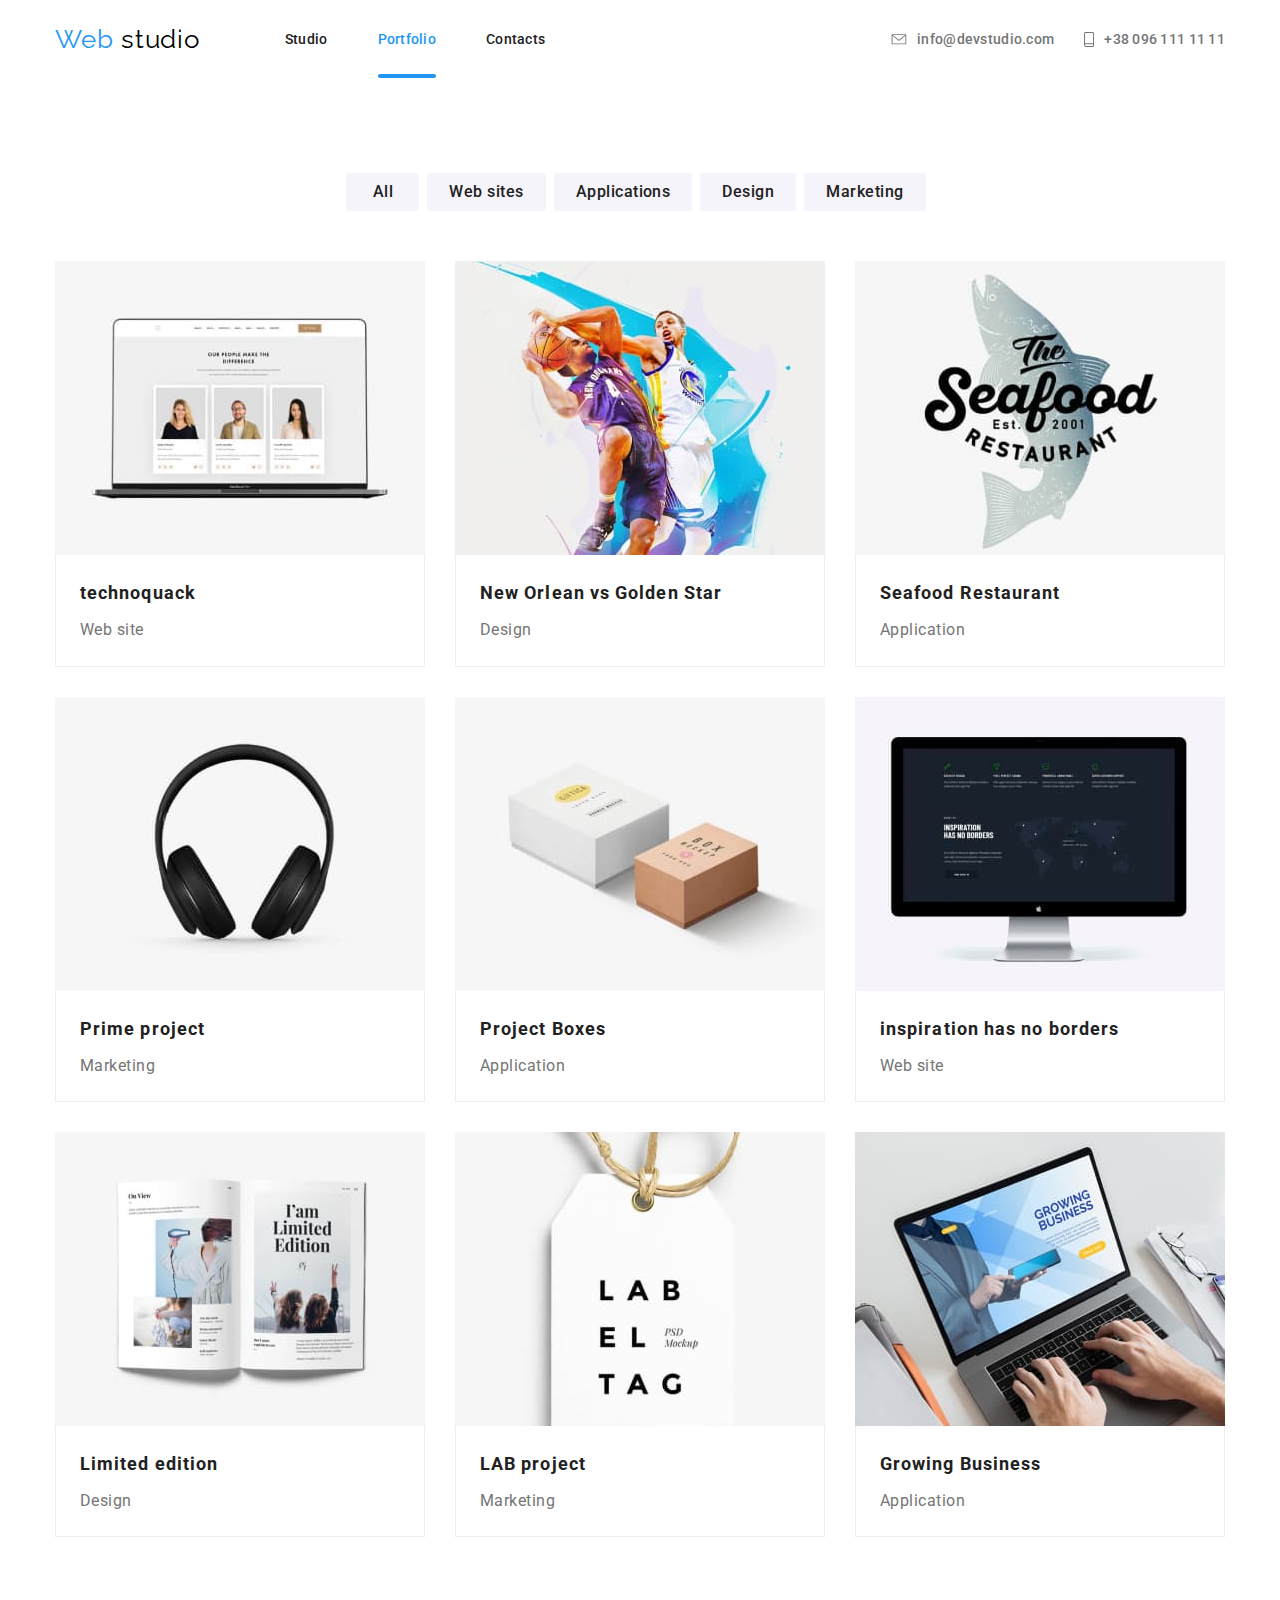
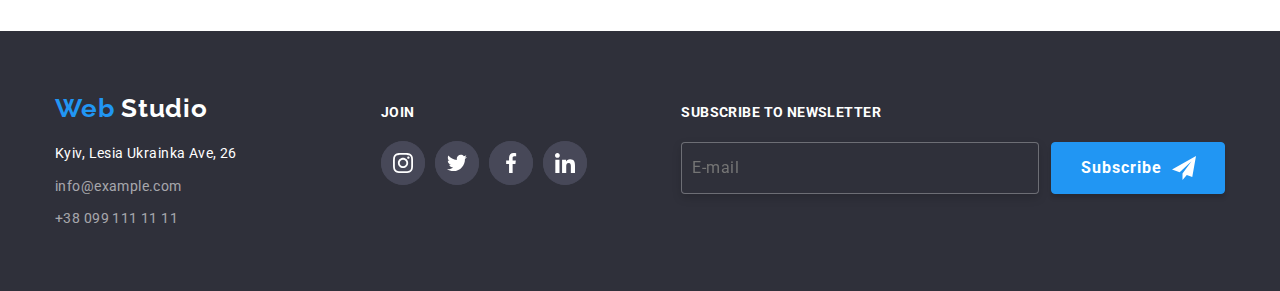
==== commit 2af2716b: "Androsenko Artem" ====
--- a/Portfolio.html
+++ b/Portfolio.html
@@ -4,7 +4,7 @@
         <meta charset="UTF-8">
         <meta http-equiv="X-UA-Compatible" content="IE=edge">
         <meta name="viewport" content="width=device-width, initial-scale=1.0">
-        <title>Web studio</title>
+        <title>Portfolio</title>
         <link href="https://fonts.googleapis.com/css2?family=Raleway:wght@700&family=Roboto:wght@400;500;700;900&display=swap" rel="stylesheet">
         <link
           rel="stylesheet"
@@ -76,7 +76,32 @@
                             <ul class="catalog">
                                     <li class="market-list"><a class="market__photo" href="">
                                         <div class="market__tehnoqack">
-                                            <img src="./images.portfolio/img(1).jpg" width="370px" height="294px" alt="computer-1">
+                                            <picture>
+                                                <source
+                                                srcset="
+                                                  ./images.portfolio/img(1)-mobile.jpg  1x,
+                                                  ./images.portfolio/img(1)-mobile@2x.jpg  2x
+                                                "
+                                                media="(max-width: 767px)"
+                                              />
+                                                <source
+                                                srcset="
+                                                  ./images.portfolio/img(1)-tablet.jpg    1x,
+                                                  ./images.portfolio/img(1)-tablet@2x.jpg   2x
+                                                "
+                                                media="(min-width: 768px) and (max-width: 1199px)"
+                                              />
+                                                <source
+                                                srcset="
+                                                  ./images.portfolio/img(1).jpg    1x,
+                                                  ./images.portfolio/img(1)-desctop@2x.jpg   2x
+                                                "
+                                                media="(min-width: 1200px)"
+                                              />
+                                                <img 
+                                                src="./images.portfolio/img(1).jpg" 
+                                                alt="computer-1">
+                                            </picture>
                                             <p class="market__info">Technocracker is a modern platform for the spread of coronavirus. Companies use this platform for digital espionage and attacks on competitors' secure servers.</p>
                                         </div>
                                             <div class="market__item">
@@ -88,7 +113,32 @@
                                      </li>      
                                 <li class="market-list"><a class="market__photo" href="">
                                     <div class="market__tehnoqack">
-                                        <img src="./images.portfolio/img(2).jpg" width="370px" height="294px" alt="basketball">
+                                        <picture>
+                                            <source
+                                            srcset="
+                                              ./images.portfolio/img(2)-mobile.jpg    1x,
+                                              ./images.portfolio/img(2)-mobile@2x.jpg   2x
+                                            "
+                                            media="(max-width: 767px)"
+                                          />
+                                            <source
+                                            srcset="
+                                              ./images.portfolio/img(2)-tablet.jpg    1x,
+                                              ./images.portfolio/img(2)-tablet@2x.jpg   2x
+                                            "
+                                            media="(min-width: 768px) and (max-width: 1199px)"
+                                          />
+                                            <source
+                                            srcset="
+                                              ./images.portfolio/img(2).jpg    1x,
+                                              ./images.portfolio/img(2)-desctop@2x.jpg   2x
+                                            "
+                                            media="(min-width: 1200px)"
+                                          />
+                                            <img 
+                                            src="./images.portfolio/img(2).jpg" 
+                                            alt="basketball-poster">
+                                        </picture>
                                         <p class="market__info">Technocracker is a modern platform for the spread of coronavirus. Companies use this platform for digital espionage and attacks on competitors' secure servers.</p>
                                     </div>
                                    <div class="market__item">
@@ -100,7 +150,32 @@
                                  </li>
                                 <li class="market-list"><a class="market__photo" href="">
                                     <div class="market__tehnoqack">
-                                        <img src="./images.portfolio/img(3).jpg" width="370px" height="294px" alt="fish">
+                                        <picture>
+                                            <source
+                                            srcset="
+                                              ./images.portfolio/img(3)-mobile.jpg    1x,
+                                              ./images.portfolio/img(3)-mobile@2x.jpg   2x
+                                            "
+                                            media="(max-width: 767px)"
+                                          />
+                                            <source
+                                            srcset="
+                                              ./images.portfolio/img(3)-tablet.jpg    1x,
+                                              ./images.portfolio/img(3)-tablet@2x.jpg   2x
+                                            "
+                                            media="(min-width: 768px) and (max-width: 1199px)"
+                                          />
+                                            <source
+                                            srcset="
+                                              ./images.portfolio/img(3).jpg    1x,
+                                              ./images.portfolio/img(3)-desctop@2x.jpg   2x
+                                            "
+                                            media="(min-width: 1200px)"
+                                          />
+                                            <img 
+                                            src="./images.portfolio/img(3).jpg" 
+                                            alt="fish-restaurant">
+                                        </picture>
                                         <p class="market__info">Technocracker is a modern platform for the spread of coronavirus. Companies use this platform for digital espionage and attacks on competitors' secure servers.</p>
                                     </div>
                                    <div class="market__item">
@@ -112,7 +187,32 @@
                                  </li>
                                 <li class="market-list"><a class="market__photo" href="">
                                     <div class="market__tehnoqack">
-                                        <img src="./images.portfolio/img(4).jpg" width="370px" height="294px" alt="headphone">
+                                        <picture>
+                                            <source
+                                            srcset="
+                                              ./images.portfolio/img(4)-mobile.jpg    1x,
+                                              ./images.portfolio/img(4)-mobile@2x.jpg   2x
+                                            "
+                                            media="(max-width: 767px)"
+                                          />
+                                            <source
+                                            srcset="
+                                              ./images.portfolio/img(4)-tablet.jpg    1x,
+                                              ./images.portfolio/img(4)-tablet@2x.jpg   2x
+                                            "
+                                            media="(min-width: 768px) and (max-width: 1199px)"
+                                          />
+                                            <source
+                                            srcset="
+                                              ./images.portfolio/img(4).jpg    1x,
+                                              ./images.portfolio/img(4)-desctop@2x.jpg   2x
+                                            "
+                                            media="(min-width: 1200px)"
+                                          />
+                                            <img 
+                                            src="./images.portfolio/img(4).jpg" 
+                                            alt="prime-project">
+                                        </picture>
                                         <p class="market__info">Technocracker is a modern platform for the spread of coronavirus. Companies use this platform for digital espionage and attacks on competitors' secure servers.</p>
                                     </div>
                                     <div class="market__item">
@@ -124,7 +224,32 @@
                                  </li>
                                 <li class="market-list"><a class="market__photo" href="">
                                     <div class="market__tehnoqack">
-                                        <img src="./images.portfolio/img(5).jpg" width="370px" height="294px" alt="boxes">
+                                        <picture>
+                                            <source
+                                            srcset="
+                                              ./images.portfolio/img(5)-mobile.jpg    1x,
+                                              ./images.portfolio/img(5)-mobile@2x.jpg   2x
+                                            "
+                                            media="(max-width: 767px)"
+                                          />
+                                            <source
+                                            srcset="
+                                              ./images.portfolio/img(5)-tablet.jpg    1x,
+                                              ./images.portfolio/img(5)-tablet@2x.jpg   2x
+                                            "
+                                            media="(min-width: 768px) and (max-width: 1199px)"
+                                          />
+                                            <source
+                                            srcset="
+                                              ./images.portfolio/img(5).jpg    1x,
+                                              ./images.portfolio/img(5)-desctop@2x.jpg   2x
+                                            "
+                                            media="(min-width: 1200px)"
+                                          />
+                                            <img 
+                                            src="./images.portfolio/img(5).jpg" 
+                                            alt="box-project">
+                                        </picture>
                                         <p class="market__info">Technocracker is a modern platform for the spread of coronavirus. Companies use this platform for digital espionage and attacks on competitors' secure servers.</p>
                                     </div>
                                     <div class="market__item">
@@ -136,7 +261,32 @@
                                  </li>
                                 <li class="market-list"><a class="market__photo" href="">
                                     <div class="market__tehnoqack">
-                                        <img src="./images.portfolio/img(6).jpg" width="370px" height="294px" alt="computer-2">
+                                        <picture>
+                                            <source
+                                            srcset="
+                                              ./images.portfolio/img(6)-mobile.jpg    1x,
+                                              ./images.portfolio/img(6)-mobile@2x.jpg   2x
+                                            "
+                                            media="(max-width: 767px)"
+                                          />
+                                            <source
+                                            srcset="
+                                              ./images.portfolio/img(6)-tablet.jpg    1x,
+                                              ./images.portfolio/img(6)-tablet@2x.jpg   2x
+                                            "
+                                            media="(min-width: 768px) and (max-width: 1199px)"
+                                          />
+                                            <source
+                                            srcset="
+                                              ./images.portfolio/img(6).jpg    1x,
+                                              ./images.portfolio/img(6)-desctop@2x.jpg   2x
+                                            "
+                                            media="(min-width: 1200px)"
+                                          />
+                                            <img 
+                                            src="./images.portfolio/img(6).jpg" 
+                                            alt="computer-2">
+                                        </picture>
                                         <p class="market__info">Technocracker is a modern platform for the spread of coronavirus. Companies use this platform for digital espionage and attacks on competitors' secure servers.</p>
                                     </div>
                                      <div class="market__item">
@@ -148,7 +298,32 @@
                                  </li>
                                 <li class="market-list"><a class="market__photo" href="">
                                     <div class="market__tehnoqack">
-                                        <img src="./images.portfolio/img(7).jpg" width="370px" height="294px" alt="boock">
+                                        <picture>
+                                            <source
+                                            srcset="
+                                              ./images.portfolio/img(7)-mobile.jpg    1x,
+                                              ./images.portfolio/img(7)-mobile@2x.jpg   2x
+                                            "
+                                            media="(max-width: 767px)"
+                                          />
+                                            <source
+                                            srcset="
+                                              ./images.portfolio/img(7)-tablet.jpg    1x,
+                                              ./images.portfolio/img(7)-tablet@2x.jpg   2x
+                                            "
+                                            media="(min-width: 768px) and (max-width: 1199px)"
+                                          />
+                                            <source
+                                            srcset="
+                                              ./images.portfolio/img(7).jpg    1x,
+                                              ./images.portfolio/img(7)-desctop@2x.jpg   2x
+                                            "
+                                            media="(min-width: 1200px)"
+                                          />
+                                            <img 
+                                            src="./images.portfolio/img(7).jpg" 
+                                            alt="boock">
+                                        </picture>
                                         <p class="market__info">Technocracker is a modern platform for the spread of coronavirus. Companies use this platform for digital espionage and attacks on competitors' secure servers.</p>
                                     </div>
                                     <div class="market__item">
@@ -160,7 +335,32 @@
                                  </li>
                                 <li class="market-list"><a class="market__photo" href="">
                                     <div class="market__tehnoqack">
-                                        <img src="./images.portfolio/img(8).jpg" width="370px" height="294px" alt="proect">
+                                        <picture>
+                                            <source
+                                            srcset="
+                                              ./images.portfolio/img(8)-mobile.jpg    1x,
+                                              ./images.portfolio/img(8)-mobile@2x.jpg   2x
+                                            "
+                                            media="(max-width: 767px)"
+                                          />
+                                            <source
+                                            srcset="
+                                              ./images.portfolio/img(8)-tablet.jpg    1x,
+                                              ./images.portfolio/img(8)-tablet@2x.jpg   2x
+                                            "
+                                            media="(min-width: 768px) and (max-width: 1199px)"
+                                          />
+                                            <source
+                                            srcset="
+                                              ./images.portfolio/img(8).jpg    1x,
+                                              ./images.portfolio/img(8)-desctop@2x.jpg   2x
+                                            "
+                                            media="(min-width: 1200px)"
+                                          />
+                                            <img 
+                                            src="./images.portfolio/img(8).jpg" 
+                                            alt="lable-project">
+                                        </picture>
                                         <p class="market__info">Technocracker is a modern platform for the spread of coronavirus. Companies use this platform for digital espionage and attacks on competitors' secure servers.</p>
                                     </div>
                                     <div class="market__item">
@@ -172,7 +372,32 @@
                                  </li>
                                 <li class="market-list"><a class="market__photo" href="">
                                     <div class="market__tehnoqack">
-                                        <img src="./images.portfolio/img(9).jpg" width="370px" height="294px" alt="computer-3">
+                                        <picture>
+                                            <source
+                                            srcset="
+                                              ./images.portfolio/img(9)-mobile.jpg    1x,
+                                              ./images.portfolio/img(9)-mobile@2x.jpg   2x
+                                            "
+                                            media="(max-width: 767px)"
+                                          />
+                                            <source
+                                            srcset="
+                                              ./images.portfolio/img(9)-tablet.jpg    1x,
+                                              ./images.portfolio/img(9)-tablet@2x.jpg   2x
+                                            "
+                                            media="(min-width: 768px) and (max-width: 1199px)"
+                                          />
+                                            <source
+                                            srcset="
+                                              ./images.portfolio/img(9).jpg    1x,
+                                              ./images.portfolio/img(9)-desctop@2x.jpg   2x
+                                            "
+                                            media="(min-width: 1200px)"
+                                          />
+                                            <img 
+                                            src="./images.portfolio/img(9).jpg" 
+                                            alt="Growing Business">
+                                        </picture>
                                         <p class="market__info">Technocracker is a modern platform for the spread of coronavirus. Companies use this platform for digital espionage and attacks on competitors' secure servers.</p>
                                     </div>
                                     <div class="market__item">
--- a/css/main.css
+++ b/css/main.css
@@ -77,7 +77,7 @@
   margin-bottom: 50px;
 }
 
-@media screen and (max-width: 768px) {
+@media screen and (max-width: 767px) {
   body {
     padding-top: 60px;
   }
@@ -102,7 +102,7 @@
       -ms-flex-pack: center;
           justify-content: center;
 }
-@media screen and (max-width: 768px) {
+@media screen and (max-width: 767px) {
   .header-container {
     padding: 10px 15px;
     -webkit-box-pack: justify;
@@ -129,7 +129,6 @@
 
 /* logo */
 .site-nav {
-  border-top: 1px solid rgb(236, 236, 236);
   display: -webkit-box;
   display: -ms-flexbox;
   display: flex;
@@ -138,7 +137,7 @@
 .site-nav li:not(:last-child) {
   margin-right: 50px;
 }
-@media screen and (max-width: 768px) {
+@media screen and (max-width: 767px) {
   .site-nav {
     padding: 60px 0px;
     display: block;
@@ -158,7 +157,7 @@
   line-height: 1.3;
   letter-spacing: 0.02em;
 }
-@media screen and (max-width: 768px) {
+@media screen and (max-width: 767px) {
   .link {
     display: inline-block;
     font-size: 18px;
@@ -179,9 +178,14 @@
   }
 }
 .site-nav__line .link.current {
-  padding-bottom: 8px;
+  padding-bottom: 31px;
   position: relative;
   color: #2196F3;
+}
+@media screen and (max-width: 767px) {
+  .site-nav__line .link.current {
+    padding-bottom: 8px;
+  }
 }
 
 @media screen and (min-width: 768px) {
@@ -189,7 +193,7 @@
     padding: 30px 0px;
   }
 }
-@media screen and (max-width: 768px) {
+@media screen and (max-width: 767px) {
   .site-nav__item {
     margin-top: 40px;
   }
@@ -212,12 +216,12 @@
   display: flex;
   margin-left: auto;
 }
-@media screen and (min-width: 768px) and (max-width: 1200px) {
+@media screen and (min-width: 768px) and (max-width: 1199px) {
   .mail-list {
     display: block;
   }
 }
-@media screen and (max-width: 768px) {
+@media screen and (max-width: 767px) {
   .mail-list {
     display: block;
     padding-bottom: 60px;
@@ -238,7 +242,7 @@
   line-height: 1.3;
   letter-spacing: 0.02em;
 }
-@media screen and (max-width: 768px) {
+@media screen and (max-width: 767px) {
   .mail-hover {
     -webkit-box-pack: center;
         -ms-flex-pack: center;
@@ -277,7 +281,7 @@
   letter-spacing: 0.02em;
   margin-left: 30px;
 }
-@media screen and (max-width: 768px) {
+@media screen and (max-width: 767px) {
   .tel-hover {
     font-size: 18px;
     line-height: 1.2;
@@ -289,7 +293,7 @@
             justify-content: center;
   }
 }
-@media screen and (min-width: 768px) and (max-width: 1200px) {
+@media screen and (min-width: 768px) and (max-width: 1199px) {
   .tel-hover {
     margin-left: 0;
     margin-top: 10px;
@@ -310,13 +314,13 @@
   transition: fill 250ms cubic-bezier(0.4, 0, 0.2, 1);
 }
 
-@media screen and (max-width: 768px) {
+@media screen and (max-width: 767px) {
   .hero {
     margin-left: auto;
     margin-right: auto;
   }
 }
-@media screen and (min-width: 768px) and (max-width: 1200px) {
+@media screen and (min-width: 768px) and (max-width: 1199px) {
   .hero {
     margin-left: auto;
     margin-right: auto;
@@ -325,19 +329,58 @@
 
 .hero__background {
   text-align: center;
-  padding-top: 200px;
-  padding-bottom: 200px;
   max-height: 100%;
   margin-left: auto;
   margin-right: auto;
-  background-image: -webkit-gradient(linear, left bottom, left top, from(rgba(47, 48, 58, 0.8)), to(rgba(47, 48, 58, 0.8))), url("../images/hero-background.jpg");
-  background-image: linear-gradient(0deg, rgba(47, 48, 58, 0.8), rgba(47, 48, 58, 0.8)), url("../images/hero-background.jpg");
   background-repeat: no-repeat;
-  background-position: center;
-}
-@media screen and (min-widht: 1200px) {
+  background-size: cover;
+}
+@media screen and (min-width: 50px) {
   .hero__background {
-    min-width: 1200px;
+    padding-top: 118px;
+    padding-bottom: 200px;
+    height: 400px;
+    background-image: -webkit-gradient(linear, left bottom, left top, from(rgba(47, 48, 58, 0.8)), to(rgba(47, 48, 58, 0.8))), url("../images/hero-background-mobile.jpg");
+    background-image: linear-gradient(0deg, rgba(47, 48, 58, 0.8), rgba(47, 48, 58, 0.8)), url("../images/hero-background-mobile.jpg");
+    background-position: center;
+  }
+}
+@media screen and (min-width: 50px) and (min-device-pixel-ratio: 2), screen and (min-width: 50px) and (-webkit-min-device-pixel-ratio: 2), screen and (min-width: 50px) and (min-resolution: 192dpi), screen and (min-width: 50px) and (min-resolution: 2dppx) {
+  .hero__background {
+    background-image: -webkit-gradient(linear, left top, left bottom, from(rgba(47, 48, 58, 0.8)), to(rgba(47, 48, 58, 0.8))), url("../images/hero-background-mobile@2x.jpg");
+    background-image: linear-gradient(rgba(47, 48, 58, 0.8), rgba(47, 48, 58, 0.8)), url("../images/hero-background-mobile@2x.jpg");
+  }
+}
+@media screen and (min-width: 768px) {
+  .hero__background {
+    padding-top: 118px;
+    padding-bottom: 200px;
+    height: 400px;
+    background-image: -webkit-gradient(linear, left bottom, left top, from(rgba(47, 48, 58, 0.8)), to(rgba(47, 48, 58, 0.8))), url("../images/hero-background-tablet.jpg");
+    background-image: linear-gradient(0deg, rgba(47, 48, 58, 0.8), rgba(47, 48, 58, 0.8)), url("../images/hero-background-tablet.jpg");
+    background-position: center;
+  }
+}
+@media screen and (min-width: 768px) and (min-device-pixel-ratio: 2), screen and (min-width: 768px) and (-webkit-min-device-pixel-ratio: 2), screen and (min-width: 768px) and (min-resolution: 192dpi), screen and (min-width: 768px) and (min-resolution: 2dppx) {
+  .hero__background {
+    background-image: -webkit-gradient(linear, left top, left bottom, from(rgba(47, 48, 58, 0.8)), to(rgba(47, 48, 58, 0.8))), url("../images/hero-background-tablet@2x.jpg");
+    background-image: linear-gradient(rgba(47, 48, 58, 0.8), rgba(47, 48, 58, 0.8)), url("../images/hero-background-tablet@2x.jpg");
+  }
+}
+@media screen and (min-width: 1200px) {
+  .hero__background {
+    padding-top: 200px;
+    padding-bottom: 200px;
+    height: 600px;
+    background-image: -webkit-gradient(linear, left bottom, left top, from(rgba(47, 48, 58, 0.8)), to(rgba(47, 48, 58, 0.8))), url("../images/hero-background.jpg");
+    background-image: linear-gradient(0deg, rgba(47, 48, 58, 0.8), rgba(47, 48, 58, 0.8)), url("../images/hero-background.jpg");
+    background-position: center;
+  }
+}
+@media screen and (min-width: 1200px) and (min-device-pixel-ratio: 2), screen and (min-width: 1200px) and (-webkit-min-device-pixel-ratio: 2), screen and (min-width: 1200px) and (min-resolution: 192dpi), screen and (min-width: 1200px) and (min-resolution: 2dppx) {
+  .hero__background {
+    background-image: -webkit-gradient(linear, left top, left bottom, from(rgba(47, 48, 58, 0.8)), to(rgba(47, 48, 58, 0.8))), url("../images/hero-background@2x.jpg");
+    background-image: linear-gradient(rgba(47, 48, 58, 0.8), rgba(47, 48, 58, 0.8)), url("../images/hero-background@2x.jpg");
   }
 }
 .hero__background .hero__title {
@@ -358,7 +401,7 @@
     display: inline;
   }
 }
-@media screen and (max-width: 1200px) {
+@media screen and (max-width: 1199px) {
   .hero__background .hero__title {
     max-width: 360px;
     font-size: 26px;
@@ -399,13 +442,13 @@
       -ms-flex-pack: center;
           justify-content: center;
 }
-@media screen and (max-width: 768px) {
+@media screen and (max-width: 767px) {
   .feather-list {
     display: block;
     padding: 60px 0px;
   }
 }
-@media screen and (min-width: 768px) and (max-width: 1200px) {
+@media screen and (min-width: 768px) and (max-width: 1199px) {
   .feather-list {
     -ms-flex-wrap: wrap;
         flex-wrap: wrap;
@@ -419,7 +462,7 @@
           justify-content: center;
   width: 100%;
 }
-@media screen and (min-width: 768px) and (max-width: 1200px) {
+@media screen and (min-width: 768px) and (max-width: 1199px) {
   .feather-item {
     width: 354px;
   }
@@ -427,23 +470,23 @@
 .feather-list .feather-item:not(:first-child) {
   margin-left: 30px;
 }
-@media screen and (max-width: 768px) {
+@media screen and (max-width: 767px) {
   .feather-list .feather-item:not(:first-child) {
     margin-left: 0px;
     margin-top: 30px;
   }
 }
-@media screen and (min-width: 768px) and (max-width: 1200px) {
+@media screen and (min-width: 768px) and (max-width: 1199px) {
   .feather-list .feather-item:not(:first-child) {
     margin: 0;
   }
 }
-@media screen and (min-width: 768px) and (max-width: 1200px) {
+@media screen and (min-width: 768px) and (max-width: 1199px) {
   .feather-list .feather-item:nth-child(2n) {
     margin-left: 30px;
   }
 }
-@media screen and (min-width: 768px) and (max-width: 1200px) {
+@media screen and (min-width: 768px) and (max-width: 1199px) {
   .feather-list .feather-item:nth-child(-n+2) {
     margin-bottom: 30px;
   }
@@ -471,12 +514,12 @@
       -ms-flex-align: center;
           align-items: center;
 }
-@media screen and (max-width: 768px) {
+@media screen and (max-width: 767px) {
   .feather-item__background {
     width: 100%;
   }
 }
-@media screen and (min-width: 768px) and (max-width: 1200px) {
+@media screen and (min-width: 768px) and (max-width: 1199px) {
   .feather-item__background {
     width: 354px;
   }
@@ -502,23 +545,23 @@
       -ms-flex-pack: center;
           justify-content: center;
 }
-@media screen and (max-width: 768px) {
+@media screen and (max-width: 767px) {
   .activity {
     display: none;
   }
 }
-@media screen and (min-width: 768px) and (max-width: 1200px) {
+@media screen and (min-width: 768px) and (max-width: 1199px) {
   .activity {
     display: none;
   }
 }
 
-@media screen and (max-width: 768px) {
+@media screen and (max-width: 767px) {
   .margin-text .header {
     display: none;
   }
 }
-@media screen and (min-width: 768px) and (max-width: 1200px) {
+@media screen and (min-width: 768px) and (max-width: 1199px) {
   .margin-text .header {
     display: none;
   }
@@ -565,23 +608,23 @@
   padding-top: 94px;
   padding-bottom: 94px;
 }
-@media screen and (max-width: 768px) {
+@media screen and (max-width: 767px) {
   .bcg-color {
     padding: 60px 0px;
   }
 }
-@media screen and (min-width: 768px) and (max-width: 1200px) {
+@media screen and (min-width: 768px) and (max-width: 1199px) {
   .bcg-color {
     padding: 60px 0px;
   }
 }
 
-@media screen and (max-width: 768px) {
+@media screen and (max-width: 767px) {
   .bcg-color .header {
     margin-bottom: 30px;
   }
 }
-@media screen and (min-width: 768px) and (max-width: 1200px) {
+@media screen and (min-width: 768px) and (max-width: 1199px) {
   .bcg-color .header {
     margin-bottom: 30px;
   }
@@ -596,24 +639,24 @@
           justify-content: center;
   position: relative;
 }
-@media screen and (max-width: 768px) {
+@media screen and (max-width: 767px) {
   .team-name {
     -ms-flex-wrap: wrap;
         flex-wrap: wrap;
   }
 }
-@media screen and (min-width: 768px) and (max-width: 1200px) {
+@media screen and (min-width: 768px) and (max-width: 1199px) {
   .team-name {
     -ms-flex-wrap: wrap;
         flex-wrap: wrap;
   }
 }
-@media screen and (max-width: 768px) {
+@media screen and (max-width: 767px) {
   .team-name .team-item {
     width: 450px;
   }
 }
-@media screen and (min-width: 768px) and (max-width: 1200px) {
+@media screen and (min-width: 768px) and (max-width: 1199px) {
   .team-name .team-item {
     width: 354px;
   }
@@ -623,46 +666,25 @@
   -webkit-box-shadow: 0px 1px 3px rgba(0, 0, 0, 0.12), 0px 1px 1px rgba(0, 0, 0, 0.14), 0px 2px 1px rgba(0, 0, 0, 0.2);
           box-shadow: 0px 1px 3px rgba(0, 0, 0, 0.12), 0px 1px 1px rgba(0, 0, 0, 0.14), 0px 2px 1px rgba(0, 0, 0, 0.2);
 }
-@media screen and (max-width: 768px) {
+@media screen and (max-width: 767px) {
   .team-name .team-item:not(:first-child) {
     margin-left: 0px;
     margin-top: 30px;
   }
 }
-@media screen and (min-width: 768px) and (max-width: 1200px) {
+@media screen and (min-width: 768px) and (max-width: 1199px) {
   .team-name .team-item:not(:first-child) {
     margin-left: 0px;
   }
 }
-@media screen and (min-width: 768px) and (max-width: 1200px) {
+@media screen and (min-width: 768px) and (max-width: 1199px) {
   .team-name .team-item:nth-child(2n) {
     margin-left: 30px;
   }
 }
-@media screen and (min-width: 768px) and (max-width: 1200px) {
+@media screen and (min-width: 768px) and (max-width: 1199px) {
   .team-name .team-item:nth-child(-n+2) {
     margin-bottom: 30px;
-  }
-}
-
-@media screen and (max-width: 768px) {
-  .team-item img {
-    width: 450px;
-    height: 320px;
-    -o-object-fit: cover;
-       object-fit: cover;
-    -o-object-position: top;
-       object-position: top;
-  }
-}
-@media screen and (min-width: 768px) and (max-width: 1200px) {
-  .team-item img {
-    width: 354px;
-    height: 260px;
-    -o-object-fit: cover;
-       object-fit: cover;
-    -o-object-position: top;
-       object-position: top;
   }
 }
 
@@ -757,23 +779,23 @@
   padding-top: 94px;
   padding-bottom: 94px;
 }
-@media screen and (max-width: 768px) {
+@media screen and (max-width: 767px) {
   .margin-recrut {
     padding: 60px 0px;
   }
 }
-@media screen and (min-width: 768px) and (max-width: 1200px) {
+@media screen and (min-width: 768px) and (max-width: 1199px) {
   .margin-recrut {
     padding: 60px 0px;
   }
 }
 
-@media screen and (max-width: 768px) {
+@media screen and (max-width: 767px) {
   .margin-recrut .header {
     margin-bottom: 30px;
   }
 }
-@media screen and (min-width: 768px) and (max-width: 1200px) {
+@media screen and (min-width: 768px) and (max-width: 1199px) {
   .margin-recrut .header {
     margin-bottom: 30px;
   }
@@ -787,7 +809,7 @@
       -ms-flex-pack: justify;
           justify-content: space-between;
 }
-@media screen and (max-width: 768px) {
+@media screen and (max-width: 767px) {
   .regular-icon {
     -ms-flex-wrap: wrap;
         flex-wrap: wrap;
@@ -796,7 +818,7 @@
             justify-content: center;
   }
 }
-@media screen and (min-width: 768px) and (max-width: 1200px) {
+@media screen and (min-width: 768px) and (max-width: 1199px) {
   .regular-icon {
     -ms-flex-wrap: wrap;
         flex-wrap: wrap;
@@ -806,13 +828,13 @@
   }
 }
 
-@media screen and (min-width: 768px) and (max-width: 1200px) {
+@media screen and (min-width: 768px) and (max-width: 1199px) {
   .regular__img:not(:nth-child(3n)) {
     margin-right: 30px;
   }
 }
 
-@media screen and (min-width: 768px) and (max-width: 1200px) {
+@media screen and (min-width: 768px) and (max-width: 1199px) {
   .regular__img:nth-child(6n-3) {
     margin-bottom: 30px;
   }
@@ -830,7 +852,7 @@
   }
 }
 
-@media screen and (max-width: 768px) {
+@media screen and (max-width: 767px) {
   .regular__img:nth-child(2n-2) {
     margin-left: 30px;
   }
@@ -846,7 +868,7 @@
   }
 }
 
-@media screen and (max-width: 768px) {
+@media screen and (max-width: 767px) {
   .regular__img:nth-child(3n-2) {
     margin-bottom: 30px;
   }
@@ -879,12 +901,12 @@
   -webkit-transition: border 250ms cubic-bezier(0.4, 0, 0.2, 1);
   transition: border 250ms cubic-bezier(0.4, 0, 0.2, 1);
 }
-@media screen and (max-width: 768px) {
+@media screen and (max-width: 767px) {
   .regular__div {
     width: 210px;
   }
 }
-@media screen and (min-width: 768px) and (max-width: 1200px) {
+@media screen and (min-width: 768px) and (max-width: 1199px) {
   .regular__div {
     width: 226px;
   }
@@ -907,17 +929,50 @@
   transition: fill 250ms cubic-bezier(0.4, 0, 0.2, 1);
 }
 
+.background-footer {
+  background: #2F303A;
+}
+
+.footer-flex {
+  display: -webkit-box;
+  display: -ms-flexbox;
+  display: flex;
+  -webkit-box-align: baseline;
+      -ms-flex-align: baseline;
+          align-items: baseline;
+  -webkit-box-pack: justify;
+      -ms-flex-pack: justify;
+          justify-content: space-between;
+  background-color: #2F303A;
+  padding-top: 72px;
+  padding-bottom: 60px;
+  padding-top: 72px;
+}
+@media screen and (max-width: 767px) {
+  .footer-flex {
+    display: block;
+    margin-left: auto;
+    margin-right: auto;
+  }
+}
+@media screen and (min-width: 768px) and (max-width: 1199px) {
+  .footer-flex {
+    -ms-flex-wrap: wrap;
+        flex-wrap: wrap;
+  }
+}
+
 .width-footer {
   margin: auto;
 }
 
-@media screen and (max-width: 768px) {
+@media screen and (max-width: 767px) {
   .adress-footer {
     text-align: center;
     margin-bottom: 60px;
   }
 }
-@media screen and (min-width: 768px) and (max-width: 1200px) {
+@media screen and (min-width: 768px) and (max-width: 1199px) {
   .adress-footer {
     text-align: center;
     margin-bottom: 60px;
@@ -925,38 +980,124 @@
   }
 }
 
-.background-footer {
-  background: #2F303A;
-}
-
-.footer-porfolio {
-  width: 1200px;
-  margin: auto;
-}
-
-.button-flex {
-  display: -webkit-box;
-  display: -ms-flexbox;
-  display: flex;
+.adress-footer .logo-footer {
+  font-family: "Raleway";
+  color: #ffffff;
+  text-decoration: none;
+  font-weight: 700;
+  font-size: 26px;
+  line-height: 1.2px;
+  letter-spacing: 0.03em;
+}
+
+.logo-white {
+  color: #2196F3;
+}
+
+.logo:hover {
+  color: #2196F3;
+}
+
+.adress-footer .logo-footer:hover,
+.adress-footer .logo-footer:focus {
+  color: #2196F3;
+}
+
+.biography {
+  color: #ffffff;
+  font-style: normal;
+  font-weight: 400;
+  font-size: 14px;
+  line-height: 1.7;
+  letter-spacing: 0.03em;
+  margin: 0;
+  padding: 0;
   margin-top: 20px;
-}
-@media screen and (max-width: 768px) {
-  .button-flex {
-    -ms-flex-wrap: wrap;
-        flex-wrap: wrap;
-  }
-}
-@media screen and (min-width: 768px) and (max-width: 1200px) {
-  .button-flex {
-    -ms-flex-wrap: wrap;
-        flex-wrap: wrap;
-    display: block;
+  margin-bottom: 9px;
+  width: 231px;
+}
+@media screen and (max-width: 767px) {
+  .biography {
+    width: 100%;
+    margin-bottom: 8px;
+  }
+}
+@media screen and (min-width: 768px) and (max-width: 1199px) {
+  .biography {
+    width: 100%;
+    margin-bottom: 8px;
   }
 }
 
 .lesia {
   text-decoration: none;
   color: #ffffff;
+}
+
+.mail-footer {
+  display: block;
+  color: rgba(250, 250, 250, 0.6);
+  text-decoration: none;
+  font-style: normal;
+  font-size: 14px;
+  line-height: 1.7;
+  letter-spacing: 0.03em;
+}
+.mail-footer:hover, .mail-footer:focus {
+  color: #2196F3;
+}
+
+.tel-footer {
+  display: block;
+  color: rgba(250, 250, 250, 0.6);
+  text-decoration: none;
+  font-style: normal;
+  font-size: 14px;
+  line-height: 1.7;
+  letter-spacing: 0.03em;
+  margin-top: 9px;
+}
+@media screen and (max-width: 767px) {
+  .tel-footer {
+    width: 100%;
+    margin-top: 8px;
+  }
+}
+@media screen and (min-width: 768px) and (max-width: 1199px) {
+  .tel-footer {
+    width: 100%;
+    margin-top: 8px;
+  }
+}
+.tel-footer:hover, .tel-footer:focus {
+  color: #2196F3;
+}
+
+@media screen and (max-width: 767px) {
+  .join-container {
+    text-align: center;
+    margin-bottom: 60px;
+  }
+}
+@media screen and (min-width: 768px) and (max-width: 1199px) {
+  .join-container {
+    text-align: center;
+    margin-bottom: 60px;
+    margin-right: 89px;
+  }
+}
+
+.join-container b {
+  display: inline-block;
+  margin-bottom: 20px;
+}
+
+.join-and-subscribe {
+  color: #ffffff;
+  font-size: 14px;
+  line-height: 1.1;
+  letter-spacing: 0.03em;
+  text-transform: uppercase;
 }
 
 .social-list {
@@ -968,13 +1109,13 @@
       -ms-flex-pack: justify;
           justify-content: space-between;
 }
-@media screen and (max-width: 768px) {
+@media screen and (max-width: 767px) {
   .social-list {
     margin-left: auto;
     margin-right: auto;
   }
 }
-@media screen and (min-width: 768px) and (max-width: 1200px) {
+@media screen and (min-width: 768px) and (max-width: 1199px) {
   .social-list {
     margin-left: auto;
     margin-right: auto;
@@ -1013,16 +1154,36 @@
   fill: white;
 }
 
-@media screen and (max-width: 768px) {
+@media screen and (max-width: 767px) {
   .subscribe-conteiner {
     text-align: center;
   }
 }
-@media screen and (min-width: 768px) and (max-width: 1200px) {
+@media screen and (min-width: 768px) and (max-width: 1199px) {
   .subscribe-conteiner {
     text-align: center;
     margin-right: auto;
     margin-left: auto;
+  }
+}
+
+.button-flex {
+  display: -webkit-box;
+  display: -ms-flexbox;
+  display: flex;
+  margin-top: 20px;
+}
+@media screen and (max-width: 767px) {
+  .button-flex {
+    -ms-flex-wrap: wrap;
+        flex-wrap: wrap;
+  }
+}
+@media screen and (min-width: 768px) and (max-width: 1199px) {
+  .button-flex {
+    -ms-flex-wrap: wrap;
+        flex-wrap: wrap;
+    display: block;
   }
 }
 
@@ -1039,13 +1200,13 @@
   letter-spacing: 0.03em;
   width: 358px;
 }
-@media screen and (max-width: 768px) {
+@media screen and (max-width: 767px) {
   .email-footer-button {
     width: 450px;
     height: 50px;
   }
 }
-@media screen and (min-width: 768px) and (max-width: 1200px) {
+@media screen and (min-width: 768px) and (max-width: 1199px) {
   .email-footer-button {
     width: 450px;
     height: 50px;
@@ -1073,7 +1234,7 @@
   letter-spacing: 0.06em;
   margin-left: 12px;
 }
-@media screen and (max-width: 768px) {
+@media screen and (max-width: 767px) {
   .button-subscribe {
     margin-top: 20px;
     margin-left: auto;
@@ -1085,7 +1246,7 @@
             justify-content: center;
   }
 }
-@media screen and (min-width: 768px) and (max-width: 1200px) {
+@media screen and (min-width: 768px) and (max-width: 1199px) {
   .button-subscribe {
     margin-top: 20px;
     margin-left: auto;
@@ -1111,148 +1272,9 @@
   transition: fill 250ms cubic-bezier(0.4, 0, 0.2, 1);
 }
 
-.mail-footer {
-  display: block;
-  color: rgba(250, 250, 250, 0.6);
-  text-decoration: none;
-  font-style: normal;
-  font-size: 14px;
-  line-height: 1.7;
-  letter-spacing: 0.03em;
-}
-.mail-footer:hover, .mail-footer:focus {
-  color: #2196F3;
-}
-
-.tel-footer {
-  display: block;
-  color: rgba(250, 250, 250, 0.6);
-  text-decoration: none;
-  font-style: normal;
-  font-size: 14px;
-  line-height: 1.7;
-  letter-spacing: 0.03em;
-  margin-top: 9px;
-}
-@media screen and (max-width: 768px) {
-  .tel-footer {
-    width: 100%;
-    margin-top: 8px;
-  }
-}
-@media screen and (min-width: 768px) and (max-width: 1200px) {
-  .tel-footer {
-    width: 100%;
-    margin-top: 8px;
-  }
-}
-.tel-footer:hover, .tel-footer:focus {
-  color: #2196F3;
-}
-
-@media screen and (max-width: 768px) {
-  .join-container {
-    text-align: center;
-    margin-bottom: 60px;
-  }
-}
-@media screen and (min-width: 768px) and (max-width: 1200px) {
-  .join-container {
-    text-align: center;
-    margin-bottom: 60px;
-    margin-right: 89px;
-  }
-}
-
-.join-container b {
-  display: inline-block;
-  margin-bottom: 20px;
-}
-
-.biography {
-  color: #ffffff;
-  font-style: normal;
-  font-weight: 400;
-  font-size: 14px;
-  line-height: 1.7;
-  letter-spacing: 0.03em;
-  margin: 0;
-  padding: 0;
-  margin-top: 20px;
-  margin-bottom: 9px;
-  width: 231px;
-}
-@media screen and (max-width: 768px) {
-  .biography {
-    width: 100%;
-    margin-bottom: 8px;
-  }
-}
-@media screen and (min-width: 768px) and (max-width: 1200px) {
-  .biography {
-    width: 100%;
-    margin-bottom: 8px;
-  }
-}
-
-.join-and-subscribe {
-  color: #ffffff;
-  font-size: 14px;
-  line-height: 1.1;
-  letter-spacing: 0.03em;
-  text-transform: uppercase;
-}
-
-.footer-flex {
-  display: -webkit-box;
-  display: -ms-flexbox;
-  display: flex;
-  -webkit-box-align: baseline;
-      -ms-flex-align: baseline;
-          align-items: baseline;
-  -webkit-box-pack: justify;
-      -ms-flex-pack: justify;
-          justify-content: space-between;
-  background-color: #2F303A;
-  padding-top: 72px;
-  padding-bottom: 60px;
-  padding-top: 72px;
-}
-@media screen and (max-width: 768px) {
-  .footer-flex {
-    display: block;
-    margin-left: auto;
-    margin-right: auto;
-  }
-}
-@media screen and (min-width: 768px) and (max-width: 1200px) {
-  .footer-flex {
-    -ms-flex-wrap: wrap;
-        flex-wrap: wrap;
-  }
-}
-
-.adress-footer .logo-footer {
-  font-family: "Raleway";
-  color: #ffffff;
-  text-decoration: none;
-  font-weight: 700;
-  font-size: 26px;
-  line-height: 1.2px;
-  letter-spacing: 0.03em;
-}
-
-.logo-white {
-  color: #2196F3;
-}
-
-.logo:hover {
-  color: #2196F3;
-}
-
-.adress-footer .logo-footer:hover,
-.adress-footer .logo-footer:focus {
-  color: #2196F3;
+.footer-porfolio {
+  width: 1200px;
+  margin: auto;
 }
 
 .test-inline {
@@ -1298,7 +1320,7 @@
   transition: transform 1000ms cubic-bezier(0.075, 0.82, 0.165, 1);
   transition: transform 1000ms cubic-bezier(0.075, 0.82, 0.165, 1), -webkit-transform 1000ms cubic-bezier(0.075, 0.82, 0.165, 1);
 }
-@media screen and (min-width: 450px) and (max-width: 1200px) {
+@media screen and (min-width: 450px) and (max-width: 1199px) {
   .modal {
     width: 450px;
     padding-bottom: 40px;
@@ -1494,7 +1516,7 @@
   margin-left: auto;
   margin-bottom: 30px;
 }
-@media screen and (max-width: 1200px) {
+@media screen and (max-width: 1199px) {
   .checkbox-css {
     font-size: 12px;
     font-weight: 400;
@@ -1527,12 +1549,12 @@
   display: inline-flex;
   cursor: pointer;
 }
-@media screen and (min-width: 768px) and (max-width: 1200px) {
+@media screen and (min-width: 768px) and (max-width: 1199px) {
   .cursor-pointer {
     width: 450px;
   }
 }
-@media screen and (max-width: 768px) {
+@media screen and (max-width: 767px) {
   .cursor-pointer {
     width: 450px;
   }
@@ -1636,15 +1658,15 @@
   padding-top: 93px;
   width: 1170px;
 }
-@media screen and (max-width: 768px) {
+@media screen and (max-width: 767px) {
   .background-color {
     width: 100%;
     padding-top: 60px;
   }
 }
-@media screen and (min-width: 768px) and (max-width: 1200px) {
+@media screen and (min-width: 768px) and (max-width: 1199px) {
   .background-color {
-    width: 768px;
+    width: 100%;
     padding-top: 60px;
   }
 }
@@ -1662,15 +1684,15 @@
       -ms-flex-pack: center;
           justify-content: center;
 }
-@media screen and (max-width: 768px) {
+@media screen and (max-width: 767px) {
   .filter {
     -ms-flex-wrap: wrap;
         flex-wrap: wrap;
   }
 }
-@media screen and (min-width: 768px) and (max-width: 1200px) {
+@media screen and (min-width: 768px) and (max-width: 1199px) {
   .filter {
-    width: 768px;
+    width: 100%;
   }
 }
 @media screen and (min-width: 282px) and (max-width: 385px) {
@@ -1678,7 +1700,7 @@
     margin-bottom: 15px;
   }
 }
-@media screen and (max-width: 768px) {
+@media screen and (max-width: 767px) {
   .filter li:nth-child(3n) {
     margin-bottom: 15px;
   }
@@ -1720,14 +1742,14 @@
   padding-top: 50px;
   padding-bottom: 94px;
 }
-@media screen and (max-width: 768px) {
+@media screen and (max-width: 767px) {
   .filter-padding {
-    padding: 40px 0px 60px 0px;
-  }
-}
-@media screen and (min-width: 768px) and (max-width: 1200px) {
+    padding: 40px 15px 60px 15px;
+  }
+}
+@media screen and (min-width: 768px) and (max-width: 1199px) {
   .filter-padding {
-    padding: 40px 0px 60px 0px;
+    padding: 40px 15px 60px 15px;
   }
 }
 
@@ -1753,13 +1775,13 @@
   transition: box-shadow 250ms cubic-bezier(0.4, 0, 0.2, 1);
   transition: box-shadow 250ms cubic-bezier(0.4, 0, 0.2, 1), -webkit-box-shadow 250ms cubic-bezier(0.4, 0, 0.2, 1);
 }
-@media screen and (max-width: 768px) {
+@media screen and (max-width: 767px) {
   .market-list {
     width: 450px;
     margin: 0px;
   }
 }
-@media screen and (min-width: 768px) and (max-width: 1200px) {
+@media screen and (min-width: 768px) and (max-width: 1199px) {
   .market-list {
     width: 354px;
     margin: 0px;
@@ -1770,7 +1792,7 @@
           box-shadow: 1px 4px 6px 0px rgba(0, 0, 0, 0.1607843137), 0px 4px 4px 0px rgba(0, 0, 0, 0.0588235294), 0px 1px 1px 0px rgba(0, 0, 0, 0.1215686275);
 }
 
-@media screen and (max-width: 768px) {
+@media screen and (max-width: 767px) {
   .market-list:not(:last-child) {
     margin-bottom: 30px;
   }
@@ -1786,13 +1808,13 @@
   }
 }
 
-@media screen and (min-width: 768px) and (max-width: 1200px) {
+@media screen and (min-width: 768px) and (max-width: 1199px) {
   .market-list:nth-child(2n) {
     margin-left: 30px;
   }
 }
 
-@media screen and (min-width: 768px) and (max-width: 1200px) {
+@media screen and (min-width: 768px) and (max-width: 1199px) {
   .market-list:not(:last-child) {
     margin-bottom: 30px;
   }
@@ -1817,27 +1839,6 @@
 .market__tehnoqack {
   position: relative;
   overflow: hidden;
-}
-
-@media screen and (max-width: 768px) {
-  .market__tehnoqack img {
-    width: 450px;
-    height: 320px;
-    -o-object-fit: cover;
-       object-fit: cover;
-    -o-object-position: top;
-       object-position: top;
-  }
-}
-@media screen and (min-width: 768px) and (max-width: 1200px) {
-  .market__tehnoqack img {
-    width: 354px;
-    height: 260px;
-    -o-object-fit: cover;
-       object-fit: cover;
-    -o-object-position: top;
-       object-position: top;
-  }
 }
 
 .market__info {
@@ -1913,7 +1914,7 @@
 .modal-nav {
   display: none;
 }
-@media screen and (max-width: 768px) {
+@media screen and (max-width: 767px) {
   .modal-nav {
     display: block;
     position: relative;
@@ -1927,7 +1928,7 @@
 .modal-nav__close {
   display: none;
 }
-@media screen and (max-width: 768px) {
+@media screen and (max-width: 767px) {
   .modal-nav__close {
     display: none;
     position: absolute;
@@ -1939,7 +1940,7 @@
 .modal-nav__menu {
   display: none;
 }
-@media screen and (max-width: 768px) {
+@media screen and (max-width: 767px) {
   .modal-nav__menu {
     display: block;
     position: absolute;
@@ -1950,7 +1951,7 @@
   }
 }
 
-@media screen and (max-width: 768px) {
+@media screen and (max-width: 767px) {
   .modal-nav.is-open .modal-nav__close {
     display: block;
   }
@@ -1976,9 +1977,12 @@
             flex-grow: 3;
   }
 }
-@media screen and (max-width: 768px) {
+@media screen and (max-width: 767px) {
   .menu-container {
-    display: none;
+    z-index: -1;
+    -webkit-transform: translateY(-500px) scaleX(1.1);
+            transform: translateY(-500px) scaleX(1.1);
+    opacity: 0;
     position: absolute;
     left: 0px;
     width: 100%;
@@ -1986,10 +1990,16 @@
     background-color: #ffffff;
     -webkit-box-shadow: 0px 1px 3px 0px rgba(0, 0, 0, 0.16), 0px 2px 4px 0px rgba(0, 0, 0, 0.08), 0px 4px 8px 0px rgba(0, 0, 0, 0.04);
             box-shadow: 0px 1px 3px 0px rgba(0, 0, 0, 0.16), 0px 2px 4px 0px rgba(0, 0, 0, 0.08), 0px 4px 8px 0px rgba(0, 0, 0, 0.04);
-  }
-}
-@media screen and (max-width: 768px) {
+    -webkit-transition: 150ms cubic-bezier(0.4, 0, 0.2, 1);
+    transition: 150ms cubic-bezier(0.4, 0, 0.2, 1);
+  }
+}
+@media screen and (max-width: 767px) {
   .menu-container.is-open {
+    opacity: 1;
+    border-top: 1px solid rgb(236, 236, 236);
+    -webkit-transform: translateY(-1px) scaleX(1);
+            transform: translateY(-1px) scaleX(1);
     display: block;
   }
 }/*# sourceMappingURL=main.css.map */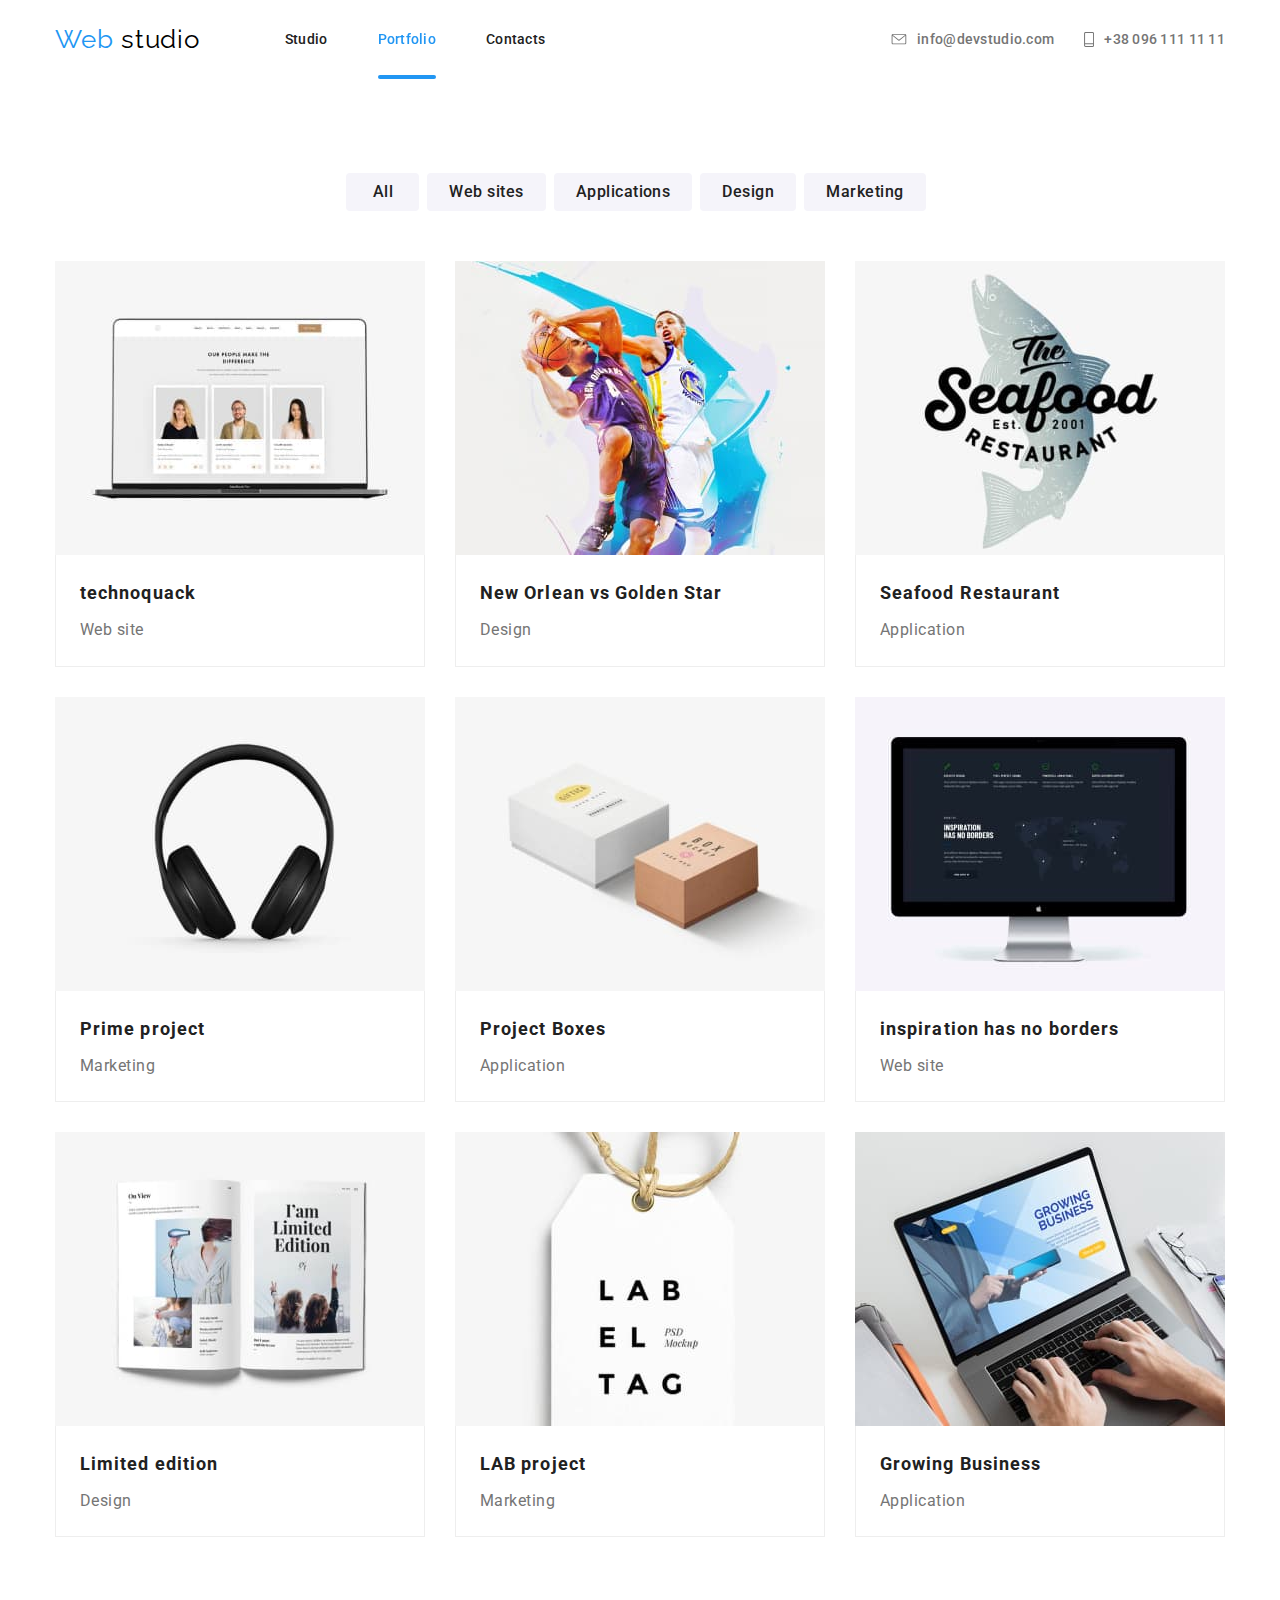
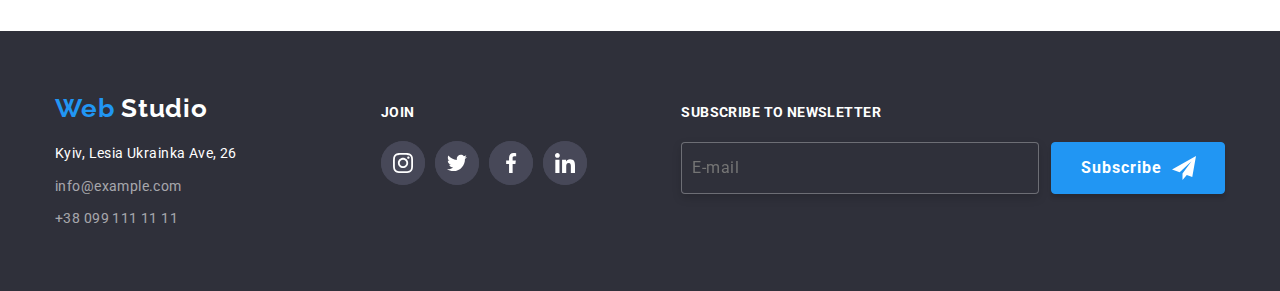
==== commit f15ae9a9: "vfdv" ====
--- a/Portfolio.html
+++ b/Portfolio.html
@@ -1,479 +1,551 @@
 <!DOCTYPE html>
 <html lang="en">
-    <head>
-        <meta charset="UTF-8">
-        <meta http-equiv="X-UA-Compatible" content="IE=edge">
-        <meta name="viewport" content="width=device-width, initial-scale=1.0">
-        <title>Portfolio</title>
-        <link href="https://fonts.googleapis.com/css2?family=Raleway:wght@700&family=Roboto:wght@400;500;700;900&display=swap" rel="stylesheet">
-        <link
-          rel="stylesheet"
-          href="https://cdnjs.cloudflare.com/ajax/libs/modern-normalize/0.6.0/modern-normalize.min.css">
-    </head>
-<body>
-    <link rel="stylesheet" href="./css/main.css">
+  <head>
+    <meta charset="UTF-8" />
+    <meta http-equiv="X-UA-Compatible" content="IE=edge" />
+    <meta name="viewport" content="width=device-width, initial-scale=1.0" />
+    <title>Portfolio</title>
+    <link
+      href="https://fonts.googleapis.com/css2?family=Raleway:wght@700&family=Roboto:wght@400;500;700;900&display=swap"
+      rel="stylesheet"
+    />
+    <link
+      rel="stylesheet"
+      href="https://cdnjs.cloudflare.com/ajax/libs/modern-normalize/0.6.0/modern-normalize.min.css"
+    />
+  </head>
+  <body>
+    <link rel="stylesheet" href="./css/main.css" />
     <header class="background-header">
-        <div class="container header-container">
-            <a class="header__logo" href="https://www.meme-arsenal.com/memes/feaff98f2c4a4679c9ccecb33b327ff6.jpg"> 
-                <span class="header__logotipe">Web</span> studio</a> 
-                <div class="drop-menu">
-                    <button type="button" class="modal-nav "data-menu-button>
-                        <svg class="modal-nav__menu">
-                            <use href="./images/sprite.svg#icon-cross" class="modal-nav__close"></use>
-                            <use href="./images/sprite.svg#icon-menu"  class="modal-nav__icon"></use>
-                        </svg>
-                    </button>
-                <div class="menu-container" data-menu>
-                    <nav>
-                        <ul class="site-nav">
-                            <li class="site-nav__line">
-                                <a href="./index.html" class="link " >Studio</a>
-                            </li>
-                            <li class="site-nav__item site-nav__line">
-                                <a href="" class="link current site-nav__padding" >Portfolio</a>
-                            </li>
-                            <li class="site-nav__item">
-                                <a href="#contacts" class="link" >Contacts</a>
-                            </li>
-                        </ul>
-                </nav>
-                <ul class="mail-list">
-                    <li>
-                        <a class="mail-hover" href="mailto:info@devstudio.com">
-                                <svg class="mail" width="16px" height="11px">
-                                <use href="./images/sprite.svg#icon-mail"></use>
-                                </svg>   
-                        info@devstudio.com</a>
-                    </li>
-                    <li><a class="tel-hover" href="tel:+380961111111">
-                        <svg class="telephone" width="10" height="15">
-                            <use href="./images/sprite.svg#icon-telephone"></use>
-                        </svg>
-                        +38 096 111 11 11</a>
-                    </li>
-                </ul>
-                </div>
+      <div class="container header-container">
+        <a class="header__logo" href="index.html">
+          <span class="header__logotipe">Web</span> studio</a
+        >
+        <div class="drop-menu">
+          <button type="button" class="modal-nav" data-menu-button>
+            <svg class="modal-nav__menu">
+              <use
+                href="./images/sprite.svg#icon-cross"
+                class="modal-nav__close"
+              ></use>
+              <use
+                href="./images/sprite.svg#icon-menu"
+                class="modal-nav__icon"
+              ></use>
+            </svg>
+          </button>
+          <div class="menu-container" data-menu>
+            <nav>
+              <ul class="site-nav">
+                <li class="site-nav__line">
+                  <a href="./index.html" class="link">Studio</a>
+                </li>
+                <li class="site-nav__item site-nav__line">
+                  <a href="" class="link current site-nav__padding"
+                    >Portfolio</a
+                  >
+                </li>
+                <li class="site-nav__item">
+                  <a href="#contacts" class="link">Contacts</a>
+                </li>
+              </ul>
+            </nav>
+            <ul class="mail-list">
+              <li>
+                <a class="mail-hover" href="mailto:info@devstudio.com">
+                  <svg class="mail" width="16px" height="11px">
+                    <use href="./images/sprite.svg#icon-mail"></use>
+                  </svg>
+                  info@devstudio.com</a
+                >
+              </li>
+              <li>
+                <a class="tel-hover" href="tel:+380961111111">
+                  <svg class="telephone" width="10" height="15">
+                    <use href="./images/sprite.svg#icon-telephone"></use>
+                  </svg>
+                  +38 096 111 11 11</a
+                >
+              </li>
+            </ul>
+          </div>
+        </div>
+      </div>
+    </header>
+
+    <main>
+      <div class="container">
+        <section class="background-color">
+          <h1 class="hide-title">Title filter</h1>
+          <ul class="filter">
+            <li><button class="filter__button" type="button">All</button></li>
+            <li>
+              <button class="filter__button" type="button">Web sites</button>
+            </li>
+            <li>
+              <button class="filter__button" type="button">Applications</button>
+            </li>
+            <li>
+              <button class="filter__button" type="button">Design</button>
+            </li>
+            <li>
+              <button class="filter__button marketing" type="button">
+                Marketing
+              </button>
+            </li>
+          </ul>
+        </section>
+      </div>
+      <section>
+        <div class="container filter-padding">
+          <h2 class="hide-title">catalog</h2>
+          <ul class="catalog">
+            <li class="market-list">
+              <a class="market__photo" href="">
+                <div class="market__tehnoqack">
+                  <picture>
+                    <source
+                      srcset="
+                        ./images.portfolio/img(1)-mobile.jpg    1x,
+                        ./images.portfolio/img(1)-mobile@2x.jpg 2x
+                      "
+                      media="(max-width: 767px)"
+                    />
+                    <source
+                      srcset="
+                        ./images.portfolio/img(1)-tablet.jpg    1x,
+                        ./images.portfolio/img(1)-tablet@2x.jpg 2x
+                      "
+                      media="(min-width: 768px) and (max-width: 1199px)"
+                    />
+                    <source
+                      srcset="
+                        ./images.portfolio/img(1).jpg            1x,
+                        ./images.portfolio/img(1)-desctop@2x.jpg 2x
+                      "
+                      media="(min-width: 1200px)"
+                    />
+                    <img src="./images.portfolio/img(1).jpg" alt="computer-1" />
+                  </picture>
+                  <p class="market__info">
+                    Technocracker is a modern platform for the spread of
+                    coronavirus. Companies use this platform for digital
+                    espionage and attacks on competitors' secure servers.
+                  </p>
+                </div>
+                <div class="market__item">
+                  <h3 class="market__title">technoquack</h3>
+                  <p class="market__subtitle">Web site</p>
+                </div>
+              </a>
+            </li>
+            <li class="market-list">
+              <a class="market__photo" href="">
+                <div class="market__tehnoqack">
+                  <picture>
+                    <source
+                      srcset="
+                        ./images.portfolio/img(2)-mobile.jpg    1x,
+                        ./images.portfolio/img(2)-mobile@2x.jpg 2x
+                      "
+                      media="(max-width: 767px)"
+                    />
+                    <source
+                      srcset="
+                        ./images.portfolio/img(2)-tablet.jpg    1x,
+                        ./images.portfolio/img(2)-tablet@2x.jpg 2x
+                      "
+                      media="(min-width: 768px) and (max-width: 1199px)"
+                    />
+                    <source
+                      srcset="
+                        ./images.portfolio/img(2).jpg            1x,
+                        ./images.portfolio/img(2)-desctop@2x.jpg 2x
+                      "
+                      media="(min-width: 1200px)"
+                    />
+                    <img
+                      src="./images.portfolio/img(2).jpg"
+                      alt="basketball-poster"
+                    />
+                  </picture>
+                  <p class="market__info">
+                    Technocracker is a modern platform for the spread of
+                    coronavirus. Companies use this platform for digital
+                    espionage and attacks on competitors' secure servers.
+                  </p>
+                </div>
+                <div class="market__item">
+                  <h3 class="market__title">New Orlean vs Golden Star</h3>
+                  <p class="market__subtitle">Design</p>
+                </div>
+              </a>
+            </li>
+            <li class="market-list">
+              <a class="market__photo" href="">
+                <div class="market__tehnoqack">
+                  <picture>
+                    <source
+                      srcset="
+                        ./images.portfolio/img(3)-mobile.jpg    1x,
+                        ./images.portfolio/img(3)-mobile@2x.jpg 2x
+                      "
+                      media="(max-width: 767px)"
+                    />
+                    <source
+                      srcset="
+                        ./images.portfolio/img(3)-tablet.jpg    1x,
+                        ./images.portfolio/img(3)-tablet@2x.jpg 2x
+                      "
+                      media="(min-width: 768px) and (max-width: 1199px)"
+                    />
+                    <source
+                      srcset="
+                        ./images.portfolio/img(3).jpg            1x,
+                        ./images.portfolio/img(3)-desctop@2x.jpg 2x
+                      "
+                      media="(min-width: 1200px)"
+                    />
+                    <img
+                      src="./images.portfolio/img(3).jpg"
+                      alt="fish-restaurant"
+                    />
+                  </picture>
+                  <p class="market__info">
+                    Technocracker is a modern platform for the spread of
+                    coronavirus. Companies use this platform for digital
+                    espionage and attacks on competitors' secure servers.
+                  </p>
+                </div>
+                <div class="market__item">
+                  <h3 class="market__title">Seafood Restaurant</h3>
+                  <p class="market__subtitle">Application</p>
+                </div>
+              </a>
+            </li>
+            <li class="market-list">
+              <a class="market__photo" href="">
+                <div class="market__tehnoqack">
+                  <picture>
+                    <source
+                      srcset="
+                        ./images.portfolio/img(4)-mobile.jpg    1x,
+                        ./images.portfolio/img(4)-mobile@2x.jpg 2x
+                      "
+                      media="(max-width: 767px)"
+                    />
+                    <source
+                      srcset="
+                        ./images.portfolio/img(4)-tablet.jpg    1x,
+                        ./images.portfolio/img(4)-tablet@2x.jpg 2x
+                      "
+                      media="(min-width: 768px) and (max-width: 1199px)"
+                    />
+                    <source
+                      srcset="
+                        ./images.portfolio/img(4).jpg            1x,
+                        ./images.portfolio/img(4)-desctop@2x.jpg 2x
+                      "
+                      media="(min-width: 1200px)"
+                    />
+                    <img
+                      src="./images.portfolio/img(4).jpg"
+                      alt="prime-project"
+                    />
+                  </picture>
+                  <p class="market__info">
+                    Technocracker is a modern platform for the spread of
+                    coronavirus. Companies use this platform for digital
+                    espionage and attacks on competitors' secure servers.
+                  </p>
+                </div>
+                <div class="market__item">
+                  <h3 class="market__title">Prime project</h3>
+                  <p class="market__subtitle">Marketing</p>
+                </div>
+              </a>
+            </li>
+            <li class="market-list">
+              <a class="market__photo" href="">
+                <div class="market__tehnoqack">
+                  <picture>
+                    <source
+                      srcset="
+                        ./images.portfolio/img(5)-mobile.jpg    1x,
+                        ./images.portfolio/img(5)-mobile@2x.jpg 2x
+                      "
+                      media="(max-width: 767px)"
+                    />
+                    <source
+                      srcset="
+                        ./images.portfolio/img(5)-tablet.jpg    1x,
+                        ./images.portfolio/img(5)-tablet@2x.jpg 2x
+                      "
+                      media="(min-width: 768px) and (max-width: 1199px)"
+                    />
+                    <source
+                      srcset="
+                        ./images.portfolio/img(5).jpg            1x,
+                        ./images.portfolio/img(5)-desctop@2x.jpg 2x
+                      "
+                      media="(min-width: 1200px)"
+                    />
+                    <img
+                      src="./images.portfolio/img(5).jpg"
+                      alt="box-project"
+                    />
+                  </picture>
+                  <p class="market__info">
+                    Technocracker is a modern platform for the spread of
+                    coronavirus. Companies use this platform for digital
+                    espionage and attacks on competitors' secure servers.
+                  </p>
+                </div>
+                <div class="market__item">
+                  <h3 class="market__title">Project Boxes</h3>
+                  <p class="market__subtitle">Application</p>
+                </div>
+              </a>
+            </li>
+            <li class="market-list">
+              <a class="market__photo" href="">
+                <div class="market__tehnoqack">
+                  <picture>
+                    <source
+                      srcset="
+                        ./images.portfolio/img(6)-mobile.jpg    1x,
+                        ./images.portfolio/img(6)-mobile@2x.jpg 2x
+                      "
+                      media="(max-width: 767px)"
+                    />
+                    <source
+                      srcset="
+                        ./images.portfolio/img(6)-tablet.jpg    1x,
+                        ./images.portfolio/img(6)-tablet@2x.jpg 2x
+                      "
+                      media="(min-width: 768px) and (max-width: 1199px)"
+                    />
+                    <source
+                      srcset="
+                        ./images.portfolio/img(6).jpg            1x,
+                        ./images.portfolio/img(6)-desctop@2x.jpg 2x
+                      "
+                      media="(min-width: 1200px)"
+                    />
+                    <img src="./images.portfolio/img(6).jpg" alt="computer-2" />
+                  </picture>
+                  <p class="market__info">
+                    Technocracker is a modern platform for the spread of
+                    coronavirus. Companies use this platform for digital
+                    espionage and attacks on competitors' secure servers.
+                  </p>
+                </div>
+                <div class="market__item">
+                  <h3 class="market__title">inspiration has no borders</h3>
+                  <p class="market__subtitle">Web site</p>
+                </div>
+              </a>
+            </li>
+            <li class="market-list">
+              <a class="market__photo" href="">
+                <div class="market__tehnoqack">
+                  <picture>
+                    <source
+                      srcset="
+                        ./images.portfolio/img(7)-mobile.jpg    1x,
+                        ./images.portfolio/img(7)-mobile@2x.jpg 2x
+                      "
+                      media="(max-width: 767px)"
+                    />
+                    <source
+                      srcset="
+                        ./images.portfolio/img(7)-tablet.jpg    1x,
+                        ./images.portfolio/img(7)-tablet@2x.jpg 2x
+                      "
+                      media="(min-width: 768px) and (max-width: 1199px)"
+                    />
+                    <source
+                      srcset="
+                        ./images.portfolio/img(7).jpg            1x,
+                        ./images.portfolio/img(7)-desctop@2x.jpg 2x
+                      "
+                      media="(min-width: 1200px)"
+                    />
+                    <img src="./images.portfolio/img(7).jpg" alt="boock" />
+                  </picture>
+                  <p class="market__info">
+                    Technocracker is a modern platform for the spread of
+                    coronavirus. Companies use this platform for digital
+                    espionage and attacks on competitors' secure servers.
+                  </p>
+                </div>
+                <div class="market__item">
+                  <h3 class="market__title">Limited edition</h3>
+                  <p class="market__subtitle">Design</p>
+                </div>
+              </a>
+            </li>
+            <li class="market-list">
+              <a class="market__photo" href="">
+                <div class="market__tehnoqack">
+                  <picture>
+                    <source
+                      srcset="
+                        ./images.portfolio/img(8)-mobile.jpg    1x,
+                        ./images.portfolio/img(8)-mobile@2x.jpg 2x
+                      "
+                      media="(max-width: 767px)"
+                    />
+                    <source
+                      srcset="
+                        ./images.portfolio/img(8)-tablet.jpg    1x,
+                        ./images.portfolio/img(8)-tablet@2x.jpg 2x
+                      "
+                      media="(min-width: 768px) and (max-width: 1199px)"
+                    />
+                    <source
+                      srcset="
+                        ./images.portfolio/img(8).jpg            1x,
+                        ./images.portfolio/img(8)-desctop@2x.jpg 2x
+                      "
+                      media="(min-width: 1200px)"
+                    />
+                    <img
+                      src="./images.portfolio/img(8).jpg"
+                      alt="lable-project"
+                    />
+                  </picture>
+                  <p class="market__info">
+                    Technocracker is a modern platform for the spread of
+                    coronavirus. Companies use this platform for digital
+                    espionage and attacks on competitors' secure servers.
+                  </p>
+                </div>
+                <div class="market__item">
+                  <h3 class="market__title">LAB project</h3>
+                  <p class="market__subtitle">Marketing</p>
+                </div>
+              </a>
+            </li>
+            <li class="market-list">
+              <a class="market__photo" href="">
+                <div class="market__tehnoqack">
+                  <picture>
+                    <source
+                      srcset="
+                        ./images.portfolio/img(9)-mobile.jpg    1x,
+                        ./images.portfolio/img(9)-mobile@2x.jpg 2x
+                      "
+                      media="(max-width: 767px)"
+                    />
+                    <source
+                      srcset="
+                        ./images.portfolio/img(9)-tablet.jpg    1x,
+                        ./images.portfolio/img(9)-tablet@2x.jpg 2x
+                      "
+                      media="(min-width: 768px) and (max-width: 1199px)"
+                    />
+                    <source
+                      srcset="
+                        ./images.portfolio/img(9).jpg            1x,
+                        ./images.portfolio/img(9)-desctop@2x.jpg 2x
+                      "
+                      media="(min-width: 1200px)"
+                    />
+                    <img
+                      src="./images.portfolio/img(9).jpg"
+                      alt="Growing Business"
+                    />
+                  </picture>
+                  <p class="market__info">
+                    Technocracker is a modern platform for the spread of
+                    coronavirus. Companies use this platform for digital
+                    espionage and attacks on competitors' secure servers.
+                  </p>
+                </div>
+                <div class="market__item">
+                  <h3 class="market__title">Growing Business</h3>
+                  <p class="market__subtitle">Application</p>
+                </div>
+              </a>
+            </li>
+          </ul>
+        </div>
+      </section>
+    </main>
+    <div class="">
+      <footer id="contacts" class="background-footer">
+        <div class="container">
+          <div class="footer-flex width-footer">
+            <div class="adress-footer">
+              <a class="logo-footer" href="index.html">
+                <span class="logo-white">Web</span> Studio</a
+              >
+              <address>
+                <p class="biography">Kyiv, Lesia Ukrainka Ave, 26</p>
+                <a class="mail-footer" href="mailto:info@example.com"
+                  >info@example.com</a
+                >
+                <a class="tel-footer" href="tel:+380991111111"
+                  >+38 099 111 11 11</a
+                >
+              </address>
             </div>
+            <div class="join-container">
+              <b class="join-and-subscribe">join</b>
+              <ul class="social-list">
+                <li class="social-list__footer">
+                  <a class="social-list__footer" href="#">
+                    <svg class="social-list__svg" width="22" height="22">
+                      <use href="./images/sprite.svg#icon-instargam"></use>
+                    </svg>
+                  </a>
+                </li>
+                <li class="social-list__footer">
+                  <a class="social-list__footer" href="#">
+                    <svg class="social-list__svg">
+                      <use href="./images/sprite.svg#icon-twitter"></use>
+                    </svg>
+                  </a>
+                </li>
+                <li class="social-list__footer">
+                  <a class="social-list__footer" href="#">
+                    <svg class="social-list__svg" width="22" height="22">
+                      <use href="./images/sprite.svg#icon-facebook"></use>
+                    </svg>
+                  </a>
+                </li>
+                <li class="social-list__footer">
+                  <a class="social-list__footer" href="#">
+                    <svg class="social-list__svg" width="22" height="22">
+                      <use href="./images/sprite.svg#icon-in"></use>
+                    </svg>
+                  </a>
+                </li>
+              </ul>
+            </div>
+            <div class="subscribe-conteiner">
+              <b class="join-and-subscribe">Subscribe to newsletter</b>
+              <form action="">
+                <div class="button-flex">
+                  <input
+                    class="email-footer-button"
+                    type="text"
+                    placeholder="E-mail"
+                  />
+                  <button type="submit" class="button-subscribe">
+                    Subscribe
+                    <svg class="telegram-icon" width="24" height="24">
+                      <use href="./images/sprite.svg#icon-telegram-icon"></use>
+                    </svg>
+                  </button>
+                </div>
+              </form>
+            </div>
+          </div>
         </div>
-     </header>
-
-            <main>
-                <div class="container">
-                        <section class="background-color">
-                                <h1 class="hide-title" >Title filter</h1>
-                                    <ul class="filter">
-                                        <li> <button class="filter__button" type="button">All</button></li>
-                                        <li> <button class="filter__button" type="button">Web sites</button></li>
-                                        <li> <button class="filter__button" type="button">Applications</button></li>
-                                        <li> <button class="filter__button" type="button">Design</button></li>
-                                        <li> <button class="filter__button marketing" type="button">Marketing</button></li>
-                                    </ul>
-                        </section>
-                </div>
-                    <section>
-                        <div class="container filter-padding">
-                            <h2 class="hide-title">catalog</h2>
-                            <ul class="catalog">
-                                    <li class="market-list"><a class="market__photo" href="">
-                                        <div class="market__tehnoqack">
-                                            <picture>
-                                                <source
-                                                srcset="
-                                                  ./images.portfolio/img(1)-mobile.jpg  1x,
-                                                  ./images.portfolio/img(1)-mobile@2x.jpg  2x
-                                                "
-                                                media="(max-width: 767px)"
-                                              />
-                                                <source
-                                                srcset="
-                                                  ./images.portfolio/img(1)-tablet.jpg    1x,
-                                                  ./images.portfolio/img(1)-tablet@2x.jpg   2x
-                                                "
-                                                media="(min-width: 768px) and (max-width: 1199px)"
-                                              />
-                                                <source
-                                                srcset="
-                                                  ./images.portfolio/img(1).jpg    1x,
-                                                  ./images.portfolio/img(1)-desctop@2x.jpg   2x
-                                                "
-                                                media="(min-width: 1200px)"
-                                              />
-                                                <img 
-                                                src="./images.portfolio/img(1).jpg" 
-                                                alt="computer-1">
-                                            </picture>
-                                            <p class="market__info">Technocracker is a modern platform for the spread of coronavirus. Companies use this platform for digital espionage and attacks on competitors' secure servers.</p>
-                                        </div>
-                                            <div class="market__item">
-                                                <h3 class="market__title">technoquack</h3>
-                                                <p class="market__subtitle">Web site</p>
-                                               
-                                            </div>
-                                        </a>
-                                     </li>      
-                                <li class="market-list"><a class="market__photo" href="">
-                                    <div class="market__tehnoqack">
-                                        <picture>
-                                            <source
-                                            srcset="
-                                              ./images.portfolio/img(2)-mobile.jpg    1x,
-                                              ./images.portfolio/img(2)-mobile@2x.jpg   2x
-                                            "
-                                            media="(max-width: 767px)"
-                                          />
-                                            <source
-                                            srcset="
-                                              ./images.portfolio/img(2)-tablet.jpg    1x,
-                                              ./images.portfolio/img(2)-tablet@2x.jpg   2x
-                                            "
-                                            media="(min-width: 768px) and (max-width: 1199px)"
-                                          />
-                                            <source
-                                            srcset="
-                                              ./images.portfolio/img(2).jpg    1x,
-                                              ./images.portfolio/img(2)-desctop@2x.jpg   2x
-                                            "
-                                            media="(min-width: 1200px)"
-                                          />
-                                            <img 
-                                            src="./images.portfolio/img(2).jpg" 
-                                            alt="basketball-poster">
-                                        </picture>
-                                        <p class="market__info">Technocracker is a modern platform for the spread of coronavirus. Companies use this platform for digital espionage and attacks on competitors' secure servers.</p>
-                                    </div>
-                                   <div class="market__item">
-                                    <h3 class="market__title">New Orlean vs Golden Star</h3>
-                                    <p class="market__subtitle">Design</p>
-                                    
-                                    </div>
-                                    </a>
-                                 </li>
-                                <li class="market-list"><a class="market__photo" href="">
-                                    <div class="market__tehnoqack">
-                                        <picture>
-                                            <source
-                                            srcset="
-                                              ./images.portfolio/img(3)-mobile.jpg    1x,
-                                              ./images.portfolio/img(3)-mobile@2x.jpg   2x
-                                            "
-                                            media="(max-width: 767px)"
-                                          />
-                                            <source
-                                            srcset="
-                                              ./images.portfolio/img(3)-tablet.jpg    1x,
-                                              ./images.portfolio/img(3)-tablet@2x.jpg   2x
-                                            "
-                                            media="(min-width: 768px) and (max-width: 1199px)"
-                                          />
-                                            <source
-                                            srcset="
-                                              ./images.portfolio/img(3).jpg    1x,
-                                              ./images.portfolio/img(3)-desctop@2x.jpg   2x
-                                            "
-                                            media="(min-width: 1200px)"
-                                          />
-                                            <img 
-                                            src="./images.portfolio/img(3).jpg" 
-                                            alt="fish-restaurant">
-                                        </picture>
-                                        <p class="market__info">Technocracker is a modern platform for the spread of coronavirus. Companies use this platform for digital espionage and attacks on competitors' secure servers.</p>
-                                    </div>
-                                   <div class="market__item">
-                                    <h3 class="market__title">Seafood Restaurant</h3>
-                                    <p class="market__subtitle">Application</p>
-                                    
-                                    </div>
-                                    </a>
-                                 </li>
-                                <li class="market-list"><a class="market__photo" href="">
-                                    <div class="market__tehnoqack">
-                                        <picture>
-                                            <source
-                                            srcset="
-                                              ./images.portfolio/img(4)-mobile.jpg    1x,
-                                              ./images.portfolio/img(4)-mobile@2x.jpg   2x
-                                            "
-                                            media="(max-width: 767px)"
-                                          />
-                                            <source
-                                            srcset="
-                                              ./images.portfolio/img(4)-tablet.jpg    1x,
-                                              ./images.portfolio/img(4)-tablet@2x.jpg   2x
-                                            "
-                                            media="(min-width: 768px) and (max-width: 1199px)"
-                                          />
-                                            <source
-                                            srcset="
-                                              ./images.portfolio/img(4).jpg    1x,
-                                              ./images.portfolio/img(4)-desctop@2x.jpg   2x
-                                            "
-                                            media="(min-width: 1200px)"
-                                          />
-                                            <img 
-                                            src="./images.portfolio/img(4).jpg" 
-                                            alt="prime-project">
-                                        </picture>
-                                        <p class="market__info">Technocracker is a modern platform for the spread of coronavirus. Companies use this platform for digital espionage and attacks on competitors' secure servers.</p>
-                                    </div>
-                                    <div class="market__item">
-                                    <h3 class="market__title">Prime project</h3>
-                                    <p class="market__subtitle">Marketing</p>
-                                   
-                                    </div>
-                                    </a>
-                                 </li>
-                                <li class="market-list"><a class="market__photo" href="">
-                                    <div class="market__tehnoqack">
-                                        <picture>
-                                            <source
-                                            srcset="
-                                              ./images.portfolio/img(5)-mobile.jpg    1x,
-                                              ./images.portfolio/img(5)-mobile@2x.jpg   2x
-                                            "
-                                            media="(max-width: 767px)"
-                                          />
-                                            <source
-                                            srcset="
-                                              ./images.portfolio/img(5)-tablet.jpg    1x,
-                                              ./images.portfolio/img(5)-tablet@2x.jpg   2x
-                                            "
-                                            media="(min-width: 768px) and (max-width: 1199px)"
-                                          />
-                                            <source
-                                            srcset="
-                                              ./images.portfolio/img(5).jpg    1x,
-                                              ./images.portfolio/img(5)-desctop@2x.jpg   2x
-                                            "
-                                            media="(min-width: 1200px)"
-                                          />
-                                            <img 
-                                            src="./images.portfolio/img(5).jpg" 
-                                            alt="box-project">
-                                        </picture>
-                                        <p class="market__info">Technocracker is a modern platform for the spread of coronavirus. Companies use this platform for digital espionage and attacks on competitors' secure servers.</p>
-                                    </div>
-                                    <div class="market__item">
-                                        <h3 class="market__title">Project Boxes</h3>
-                                        <p class="market__subtitle">Application</p>
-                                       
-                                    </div>
-                                    </a>
-                                 </li>
-                                <li class="market-list"><a class="market__photo" href="">
-                                    <div class="market__tehnoqack">
-                                        <picture>
-                                            <source
-                                            srcset="
-                                              ./images.portfolio/img(6)-mobile.jpg    1x,
-                                              ./images.portfolio/img(6)-mobile@2x.jpg   2x
-                                            "
-                                            media="(max-width: 767px)"
-                                          />
-                                            <source
-                                            srcset="
-                                              ./images.portfolio/img(6)-tablet.jpg    1x,
-                                              ./images.portfolio/img(6)-tablet@2x.jpg   2x
-                                            "
-                                            media="(min-width: 768px) and (max-width: 1199px)"
-                                          />
-                                            <source
-                                            srcset="
-                                              ./images.portfolio/img(6).jpg    1x,
-                                              ./images.portfolio/img(6)-desctop@2x.jpg   2x
-                                            "
-                                            media="(min-width: 1200px)"
-                                          />
-                                            <img 
-                                            src="./images.portfolio/img(6).jpg" 
-                                            alt="computer-2">
-                                        </picture>
-                                        <p class="market__info">Technocracker is a modern platform for the spread of coronavirus. Companies use this platform for digital espionage and attacks on competitors' secure servers.</p>
-                                    </div>
-                                     <div class="market__item">
-                                        <h3 class="market__title">inspiration has no borders</h3>
-                                        <p class="market__subtitle">Web site</p>
-                                        
-                                    </div>
-                                    </a>
-                                 </li>
-                                <li class="market-list"><a class="market__photo" href="">
-                                    <div class="market__tehnoqack">
-                                        <picture>
-                                            <source
-                                            srcset="
-                                              ./images.portfolio/img(7)-mobile.jpg    1x,
-                                              ./images.portfolio/img(7)-mobile@2x.jpg   2x
-                                            "
-                                            media="(max-width: 767px)"
-                                          />
-                                            <source
-                                            srcset="
-                                              ./images.portfolio/img(7)-tablet.jpg    1x,
-                                              ./images.portfolio/img(7)-tablet@2x.jpg   2x
-                                            "
-                                            media="(min-width: 768px) and (max-width: 1199px)"
-                                          />
-                                            <source
-                                            srcset="
-                                              ./images.portfolio/img(7).jpg    1x,
-                                              ./images.portfolio/img(7)-desctop@2x.jpg   2x
-                                            "
-                                            media="(min-width: 1200px)"
-                                          />
-                                            <img 
-                                            src="./images.portfolio/img(7).jpg" 
-                                            alt="boock">
-                                        </picture>
-                                        <p class="market__info">Technocracker is a modern platform for the spread of coronavirus. Companies use this platform for digital espionage and attacks on competitors' secure servers.</p>
-                                    </div>
-                                    <div class="market__item">
-                                        <h3 class="market__title">Limited edition</h3>
-                                        <p class="market__subtitle">Design</p>
-                                        
-                                    </div>
-                                    </a>
-                                 </li>
-                                <li class="market-list"><a class="market__photo" href="">
-                                    <div class="market__tehnoqack">
-                                        <picture>
-                                            <source
-                                            srcset="
-                                              ./images.portfolio/img(8)-mobile.jpg    1x,
-                                              ./images.portfolio/img(8)-mobile@2x.jpg   2x
-                                            "
-                                            media="(max-width: 767px)"
-                                          />
-                                            <source
-                                            srcset="
-                                              ./images.portfolio/img(8)-tablet.jpg    1x,
-                                              ./images.portfolio/img(8)-tablet@2x.jpg   2x
-                                            "
-                                            media="(min-width: 768px) and (max-width: 1199px)"
-                                          />
-                                            <source
-                                            srcset="
-                                              ./images.portfolio/img(8).jpg    1x,
-                                              ./images.portfolio/img(8)-desctop@2x.jpg   2x
-                                            "
-                                            media="(min-width: 1200px)"
-                                          />
-                                            <img 
-                                            src="./images.portfolio/img(8).jpg" 
-                                            alt="lable-project">
-                                        </picture>
-                                        <p class="market__info">Technocracker is a modern platform for the spread of coronavirus. Companies use this platform for digital espionage and attacks on competitors' secure servers.</p>
-                                    </div>
-                                    <div class="market__item">
-                                        <h3 class="market__title">LAB project</h3>
-                                        <p class="market__subtitle">Marketing</p>
-                                        
-                                    </div>
-                                    </a>
-                                 </li>
-                                <li class="market-list"><a class="market__photo" href="">
-                                    <div class="market__tehnoqack">
-                                        <picture>
-                                            <source
-                                            srcset="
-                                              ./images.portfolio/img(9)-mobile.jpg    1x,
-                                              ./images.portfolio/img(9)-mobile@2x.jpg   2x
-                                            "
-                                            media="(max-width: 767px)"
-                                          />
-                                            <source
-                                            srcset="
-                                              ./images.portfolio/img(9)-tablet.jpg    1x,
-                                              ./images.portfolio/img(9)-tablet@2x.jpg   2x
-                                            "
-                                            media="(min-width: 768px) and (max-width: 1199px)"
-                                          />
-                                            <source
-                                            srcset="
-                                              ./images.portfolio/img(9).jpg    1x,
-                                              ./images.portfolio/img(9)-desctop@2x.jpg   2x
-                                            "
-                                            media="(min-width: 1200px)"
-                                          />
-                                            <img 
-                                            src="./images.portfolio/img(9).jpg" 
-                                            alt="Growing Business">
-                                        </picture>
-                                        <p class="market__info">Technocracker is a modern platform for the spread of coronavirus. Companies use this platform for digital espionage and attacks on competitors' secure servers.</p>
-                                    </div>
-                                    <div class="market__item">
-                                        <h3 class="market__title">Growing Business</h3>
-                                        <p class="market__subtitle">Application</p>
-                                       
-                                    </div>
-                                    </a>
-                                 </li>
-                            </ul>
-                        </div>
-                    </section>
-            </main>
-        <div class="">
-            <footer id="contacts" class="background-footer">
-                <div class="container">
-                    <div class="footer-flex width-footer">
-                        <div class="adress-footer">
-                            <a class="logo-footer" href="/">
-                                <span class="logo-white">Web</span> Studio</a> 
-                            <address>
-                                <p class="biography">Kyiv, Lesia Ukrainka Ave, 26</p>
-                                <a class="mail-footer" href="mailto:info@example.com">info@example.com</a>
-                                <a class="tel-footer" href="tel:+380991111111">+38 099 111 11 11</a>
-                            </address>
-                        </div>
-                        <div class="join-container">
-                            <b class="join-and-subscribe">join</b>
-                            <ul class="social-list">
-                                <li class="social-list__footer">
-                                    <a class="social-list__footer" href="#">
-                                        <svg class="social-list__svg" width="22" height="22">
-                                            <use href="./images/sprite.svg#icon-instargam"></use>
-                                        </svg>
-                                    </a>
-                                </li>
-                                <li class="social-list__footer">
-                                    <a class="social-list__footer" href="#">
-                                        <svg class="social-list__svg">
-                                            <use href="./images/sprite.svg#icon-twitter"></use>
-                                        </svg>
-                                    </a>
-                                </li>
-                                <li class="social-list__footer">
-                                    <a class="social-list__footer" href="#">
-                                        <svg class="social-list__svg" width="22" height="22">
-                                            <use href="./images/sprite.svg#icon-facebook"></use>
-                                        </svg>
-                                    </a>
-                                </li>
-                                <li class="social-list__footer">
-                                    <a class="social-list__footer" href="#">
-                                        <svg class="social-list__svg" width="22" height="22">
-                                            <use href="./images/sprite.svg#icon-in"></use>
-                                        </svg>
-                                    </a>
-                                </li>
-                            </ul>
-                        </div>
-                       <div class="subscribe-conteiner">
-                        <b class="join-and-subscribe">Subscribe to newsletter</b>
-                        <form action="">
-                            <div class="button-flex">
-                                <input class="email-footer-button" type="text" placeholder="E-mail">
-                                <button type="submit" class="button-subscribe">
-                                Subscribe
-                                <svg class="telegram-icon" width="24" height="24">
-                                    <use href="./images/sprite.svg#icon-telegram-icon"></use>
-                                </svg></button>
-                            </div>
-                        </form>
-                       </div>
-                    </div>   
-                </div> 
-            </footer>
-        </div>  
-        <script src="./mobile-menu.js"></script>  
-</body>
-</html> +      </footer>
+    </div>
+    <script src="./mobile-menu.js"></script>
+  </body>
+</html>
--- a/css/main.css
+++ b/css/main.css
@@ -178,7 +178,7 @@
   }
 }
 .site-nav__line .link.current {
-  padding-bottom: 31px;
+  padding-bottom: 32px;
   position: relative;
   color: #2196F3;
 }
